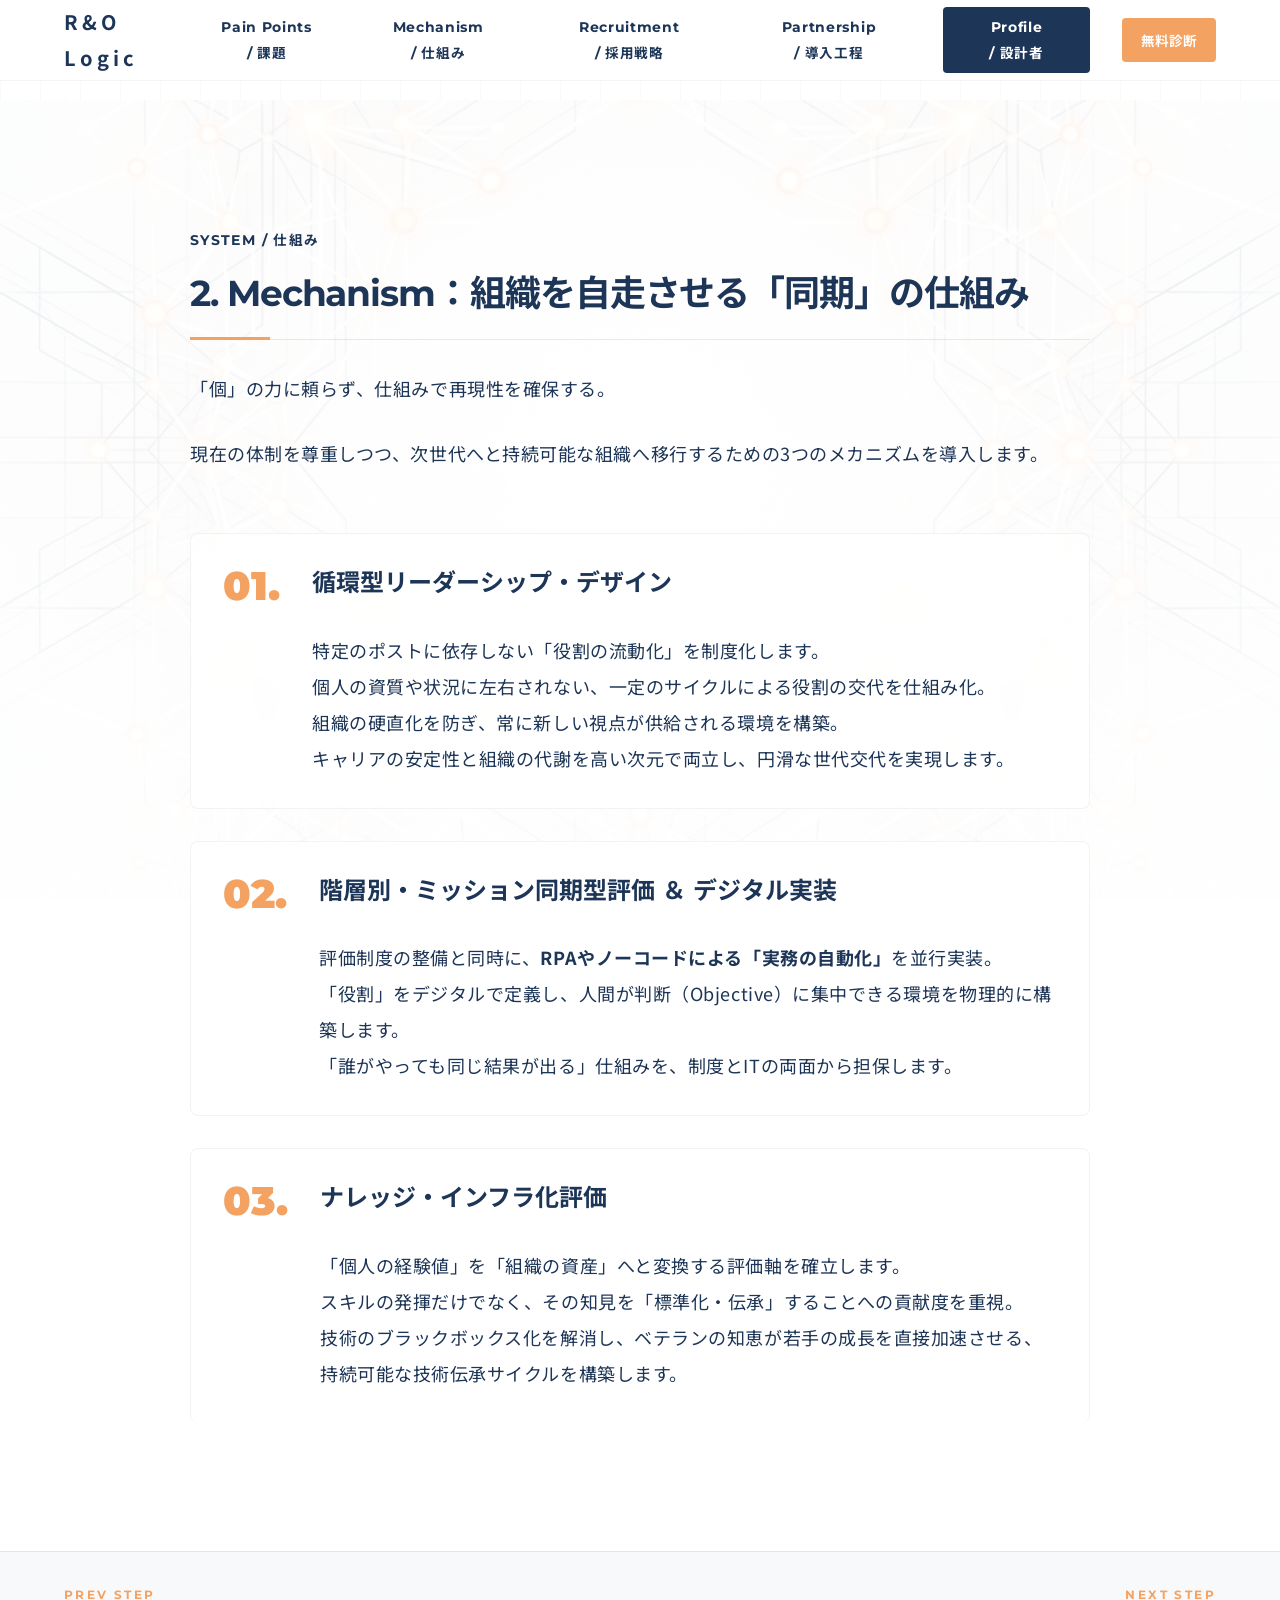
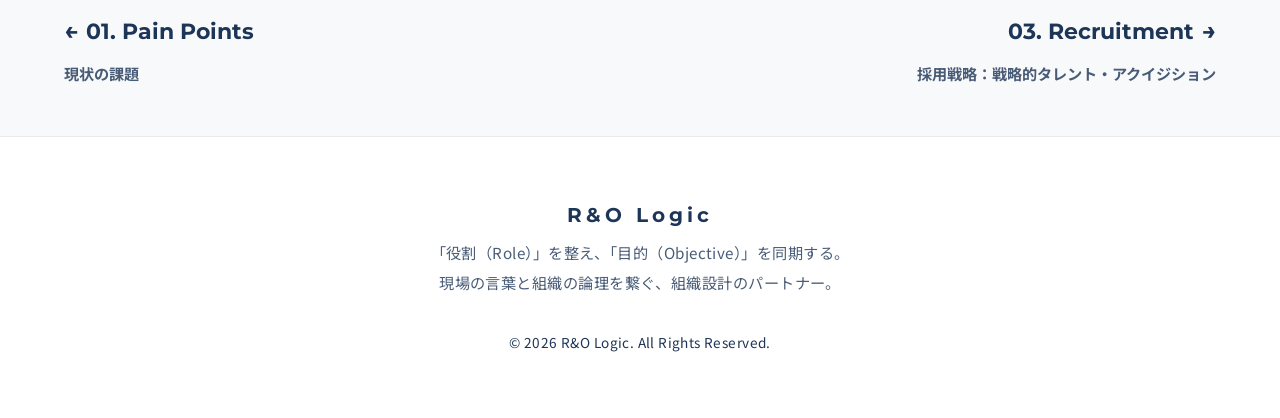
==== mechanism.html @ 4cabf60c "Add files via upload" ====
<!DOCTYPE html>
<html lang="ja">

<head>
    <meta charset="UTF-8">
    <meta name="viewport" content="width=device-width, initial-scale=1.0">
    <title>R&amp;O Logic | 現場を止めない組織同期化</title>
    <meta name="description"
        content="設計開発エンジニアリングと人事・DX基盤構築の経験から生み出された、組織の「役割（Role）」と「目的（Objective）」を同期させる実務伴走型コンサルティング。">
    <!-- OGP and Twitter Cards -->
    <meta property="og:title" content="R&amp;O Logic | 現場を止めない組織同期化">
    <meta property="og:description" content="「個人の頑張り」を客観的な「役割」へと最適化。属人性を排した自走する現場を共に構築します。">
    <meta property="og:type" content="website">
    <meta property="og:url" content="https://r-and-o-logic.com">
    <meta property="og:image" content="img/og-image.png">
    <meta name="twitter:card" content="summary_large_image">
    <!-- Favicon -->
    <link rel="icon" type="image/svg+xml" href="img/favicon.svg">
    <!-- Fonts -->
    <link rel="preconnect" href="https://fonts.googleapis.com">
    <link rel="preconnect" href="https://fonts.gstatic.com" crossorigin>
    <link href="https://fonts.googleapis.com/css2?family=Montserrat:wght@400;700;900&family=Noto+Sans+JP:wght@400;500;700;900&display=swap" rel="stylesheet">
    <link rel="stylesheet" href="css/style.css">
</head>

<body>
    <!-- Preloader -->
    <div id="preloader" class="preloader">
        <div class="preloader-content">
            <span class="preloader-logo">R&amp;O Logic</span>
            <div class="preloader-line"></div>
        </div>
    </div>
    <header class="header">
        <div class="header-container">
            <a href="index.html" class="logo" style="text-decoration: none; color: inherit;">R&amp;O Logic</a>
            <div class="header-actions">
                <nav class="nav" id="nav" aria-label="詳細メニュー">
                    <ul class="nav-list">
                        <li><a href="pain-points.html" class="nav-link"><span class="nav-en">Pain Points</span><span class="nav-ja">/ 課題</span></a></li>
                        <li><a href="mechanism.html" class="nav-link"><span class="nav-en">Mechanism</span><span class="nav-ja">/ 仕組み</span></a></li>
                        <li><a href="recruitment.html" class="nav-link"><span class="nav-en">Recruitment</span><span class="nav-ja">/ 採用戦略</span></a></li>
                        <li><a href="partnership.html" class="nav-link"><span class="nav-en">Partnership</span><span class="nav-ja">/ 導入工程</span></a></li>
                        <li><a href="profile.html" class="nav-link"><span class="nav-en">Profile</span><span class="nav-ja">/ 設計者</span></a></li>
                    </ul>
                </nav>
                <div class="header-right">
                    <a href="index.html#contact" class="btn btn-sm header-btn" style="word-break: keep-all; overflow-wrap: normal;"><span style="display:inline-block;">無料</span><span style="display:inline-block;">診断</span></a>
                    <button class="hamburger" id="hamburger" aria-label="Menu">
                        <span></span><span></span><span></span>
                    </button>
                </div>
            </div>
        </div>
    </header>

    <main class="subpage-main">
            <!-- 3. Solution -->
        <section id="system" class="system section-spacing">
            <div class="container fade-up">
                <div class="section-title">
                    <span class="section-label">System / 仕組み</span>
                    <h2>2. Mechanism：組織を自走させる「同期」の仕組み</h2>
                    <p class="section-desc">
                        「個」の力に頼らず、仕組みで再現性を確保する。<br><br>現在の体制を尊重しつつ、次世代へと持続可能な組織へ移行するための3つのメカニズムを導入します。</p>
                </div>

                <ol class="system-steps">
                    <li class="system-item fade-up">
                        <div class="system-num">01.</div>
                        <div class="system-content">
                            <h3>循環型リーダーシップ・デザイン</h3>
                            <p>特定のポストに依存しない「役割の流動化」を制度化します。<br>
                                個人の資質や状況に左右されない、一定のサイクルによる役割の交代を仕組み化。<br>
                                組織の硬直化を防ぎ、常に新しい視点が供給される環境を構築。<br>
                                キャリアの安定性と組織の代謝を高い次元で両立し、円滑な世代交代を実現します。</p>
                        </div>
                    </li>

                    <li class="system-item fade-up delay-1">
                        <div class="system-num">02.</div>
                        <div class="system-content">
                            <h3>階層別・ミッション同期型評価 ＆ デジタル実装</h3>
                            <p>評価制度の整備と同時に、<strong>RPAやノーコードによる「実務の自動化」</strong>を並行実装。<br>
                                「役割」をデジタルで定義し、人間が判断（Objective）に集中できる環境を物理的に構築します。<br>
                                「誰がやっても同じ結果が出る」仕組みを、制度とITの両面から担保します。</p>
                        </div>
                    </li>

                    <li class="system-item fade-up delay-2">
                        <div class="system-num">03.</div>
                        <div class="system-content">
                            <h3>ナレッジ・インフラ化評価</h3>
                            <p>「個人の経験値」を「組織の資産」へと変換する評価軸を確立します。<br>
                                スキルの発揮だけでなく、その知見を「標準化・伝承」することへの貢献度を重視。<br>
                                技術のブラックボックス化を解消し、ベテランの知恵が若手の成長を直接加速させる、持続可能な技術伝承サイクルを構築します。</p>
                        </div>
                    </li>
                </ol>
            </div>
        </section>

    
                <!-- Next/Prev Page Navigation -->
        <div class="next-page-nav fade-up">
            <a href="pain-points.html" class="prev-page-link">
                <span class="next-page-label">Prev Step</span>
                <span class="next-page-title"><span style="font-size: 1.5rem;">&larr;</span> 01. Pain Points</span>
                <span style="font-size: 0.95rem; margin-top: 0.5rem; opacity: 0.8; color: var(--clr-text); font-weight: 700;">現状の課題</span>
            </a>
            <a href="recruitment.html" class="next-page-link">
                <span class="next-page-label">Next Step</span>
                <span class="next-page-title">03. Recruitment <span style="font-size: 1.5rem;">&rarr;</span></span>
                <span style="font-size: 0.95rem; margin-top: 0.5rem; opacity: 0.8; color: var(--clr-text); font-weight: 700;">採用戦略：戦略的タレント・アクイジション</span>
            </a>
        </div>
    </main>

    <footer class="footer">
        <div class="container text-center">
            <div style="margin-bottom: 2rem;">
                <h4 style="font-size: 1.25rem; margin-bottom: 0.5rem; letter-spacing: 0.2em; font-weight: 700;">R&amp;O
                    Logic</h4>
                <p style="font-size: 0.95rem; opacity: 0.8; line-height: 2;">
                    「役割（Role）」を整え、「目的（Objective）」を同期する。<br>現場の言葉と組織の論理を繋ぐ、組織設計のパートナー。</p>
            </div>
            <p>&copy; 2026 R&amp;O Logic. All Rights Reserved.</p>
        </div>
    </footer>

    <!-- Mobile FAB (Floating Action Button) -->
    <a href="index.html#contact" class="mobile-fab" id="mobileFab">
        <span>無料診断<br>フォーム</span>
    </a>

    <script src="js/main.js"></script>
</body>

</html>
---- css/style.css ----
:root {
  /* Strictly defined colors */
  --clr-bg-white: #FFFFFF;
  --clr-bg-light: #F8F9FA;
  --clr-text: #1D3557;
  --clr-btn: #F4A261;
  --clr-btn-hover: #E76F51;

  /* Fonts */
  --font-main: 'Noto Sans JP', sans-serif;
  --font-en: 'Montserrat', sans-serif;
  
  /* Margins - "敢えて広めに取る" (intentionally take wide margins) */
  --spacing-section: 8rem;
  --spacing-mb-lg: 4rem;
  --spacing-mb-md: 2rem;
  --spacing-mb-sm: 1rem;
}

.mobile-break { display: none; }

/* Reset & Initial Setup */
* {
  margin: 0;
  padding: 0;
  box-sizing: border-box;
}

html {
  font-size: 16px;
  scroll-behavior: smooth;
  scroll-padding-top: 100px;
}

body {
  font-family: var(--font-main);
  background-color: var(--clr-bg-white);
  background-image: 
    linear-gradient(rgba(29, 53, 87, 0.025) 1px, transparent 1px),
    linear-gradient(90deg, rgba(29, 53, 87, 0.025) 1px, transparent 1px);
  background-size: 40px 40px;
  background-attachment: fixed;
  color: var(--clr-text);
  line-height: 1.8;
  -webkit-font-smoothing: antialiased;
}

a { text-decoration: none; color: inherit; }
ul, ol { list-style: none; }

/* Utilities */
.container {
  width: 90%;
  max-width: 900px; /* Kept tight to prevent text spreading too wide, improving readability */
  margin: 0 auto;
}

.section-spacing {
  padding: var(--spacing-section) 0;
}

/* Subpage base spacing */
.subpage-main {
  padding-top: 100px;
}

.bg-light { 
  background-color: var(--clr-bg-light); 
  background-image: 
    linear-gradient(rgba(29, 53, 87, 0.025) 1px, transparent 1px),
    linear-gradient(90deg, rgba(29, 53, 87, 0.025) 1px, transparent 1px);
  background-size: 40px 40px;
  background-attachment: fixed;
}
.text-center { text-align: center; }

/* Typography */
h1, h2, h3, h4 {
  font-family: var(--font-en), var(--font-main);
  color: var(--clr-text);
  font-weight: 700;
  line-height: 1.4;
}

p {
  color: var(--clr-text);
  font-weight: 400;
  letter-spacing: 0.03em;
}

.section-title {
  margin-bottom: var(--spacing-mb-lg);
}

.section-label {
  font-family: var(--font-en), var(--font-main);
  display: block;
  font-size: 0.85rem;
  font-weight: 700;
  letter-spacing: 0.1em;
  margin-bottom: var(--spacing-mb-sm);
  text-transform: uppercase;
  color: var(--clr-text);
}

.section-title h2 {
  font-size: 2.25rem;
  letter-spacing: -0.03em;
  margin-bottom: var(--spacing-mb-md);
  padding-bottom: 1.25rem;
  border-bottom: 1px solid rgba(29, 53, 87, 0.1);
  position: relative;
}

.section-title h2::after {
  content: "";
  position: absolute;
  left: 0;
  bottom: -1px;
  width: 80px;
  height: 3px;
  background-color: var(--clr-btn);
}

.section-desc {
  font-size: 1.125rem;
  line-height: 1.8;
}

/* Grid System */
.grid { display: grid; gap: var(--spacing-mb-lg); }
.grid-2 { grid-template-columns: repeat(auto-fit, minmax(300px, 1fr)); }
.grid-3 { grid-template-columns: repeat(auto-fit, minmax(250px, 1fr)); }

/* Buttons - Accent color only used here */
.btn {
  display: inline-flex;
  align-items: center;
  justify-content: center;
  padding: 1rem 2rem;
  background-color: var(--clr-btn);
  color: #fff;
  font-weight: 700;
  border-radius: 4px;
  transition: all 0.3s ease;
  cursor: pointer;
  border: none;
}

.btn:hover {
  background-color: var(--clr-btn-hover);
  transform: translateY(-2px);
  box-shadow: 0 4px 12px rgba(231, 111, 81, 0.3);
}

/* Primary CTA Button Polish */
.btn-cta {
  position: relative;
  overflow: hidden;
  z-index: 1;
}
.btn-cta::after {
  content: "";
  position: absolute;
  top: 0;
  left: -100%;
  width: 50%;
  height: 100%;
  background: linear-gradient(to right, rgba(255,255,255,0) 0%, rgba(255,255,255,0.3) 50%, rgba(255,255,255,0) 100%);
  transform: skewX(-25deg);
  transition: all 0.6s ease;
  z-index: -1;
}
.btn-cta:hover::after {
  left: 150%;
}
.btn-cta:hover {
  transform: translateY(-4px);
  box-shadow: 0 8px 25px rgba(231, 111, 81, 0.4);
}

.btn-sm { padding: 0.6rem 1.2rem; font-size: 0.85rem; }
.btn-lg { padding: 1.25rem 3rem; font-size: 1.25rem; }
.btn-block { width: 100%; max-width: 400px; margin: 0 auto; display: flex; }

/* Animation utilities */
.fade-up {
  opacity: 0;
  transform: translateY(30px);
  transition: opacity 0.8s ease, transform 0.8s ease;
}
.fade-up.visible { opacity: 1; transform: translateY(0); }
.delay-1 { transition-delay: 0.1s; }
.delay-2 { transition-delay: 0.2s; }
.delay-3 { transition-delay: 0.3s; }

/* Header */
.header {
  position: fixed;
  top: 0;
  left: 0;
  width: 100%;
  background-color: rgba(255, 255, 255, 0.85);
  backdrop-filter: blur(12px);
  -webkit-backdrop-filter: blur(12px);
  z-index: 1000;
  border-bottom: 1px solid rgba(29, 53, 87, 0.05);
}

.header-container {
  display: flex;
  justify-content: space-between;
  align-items: center;
  height: 80px;
  width: 90%;
  max-width: 1200px;
  margin: 0 auto;
}

.logo {
  font-weight: 700;
  font-size: 1.25rem;
  letter-spacing: 0.2em;
  color: var(--clr-text);
}

.header-actions {
  display: flex;
  align-items: center;
  gap: 2rem;
}

.header-right {
  display: flex;
  align-items: center;
  gap: 1.5rem;
}

.hamburger {
  display: none;
  flex-direction: column;
  justify-content: space-between;
  width: 24px;
  height: 18px;
  background: transparent;
  border: none;
  cursor: pointer;
  padding: 0;
  z-index: 1001;
}

.hamburger span {
  width: 100%;
  height: 2px;
  background: var(--clr-text);
  transition: all 0.3s ease;
  transform-origin: left center;
}

.nav-list {
  display: flex;
  gap: 2rem;
  align-items: center;
}
.nav-link {
  font-family: var(--font-en), var(--font-main);
  text-decoration: none;
  font-weight: 700;
  font-size: 0.85rem;
  letter-spacing: 0.05em;
  color: var(--clr-text);
  transition: opacity 0.3s ease;
  
  /* Flexbox responsive text wrapping */
  display: flex;
  flex-wrap: wrap;
  justify-content: center;
  align-items: center;
  column-gap: 0.4em;
  row-gap: 0.1em;
}

.nav-en, .nav-ja {
  white-space: nowrap;
}

.nav-link:hover { opacity: 0.7; }

/* Highlight Profile in Header (Button Style) */
.nav-link[href="profile.html"] {
  background-color: var(--clr-text);
  padding: 0.5rem 1.2rem;
  border-radius: 4px;
  color: var(--clr-bg-white) !important;
  opacity: 1;
  transition: all 0.3s ease;
}
.nav-link[href="profile.html"] .nav-en,
.nav-link[href="profile.html"] .nav-ja {
  color: var(--clr-bg-white) !important;
}
.nav-link[href="profile.html"]:hover {
  background-color: rgba(29, 53, 87, 0.85);
  transform: translateY(-2px);
  opacity: 1;
}

/* Infographic Box (System Section) */
.infographic-box {
  margin: 3rem 0 4rem;
  padding: 3rem 2rem;
  background: rgba(255, 255, 255, 0.7);
  backdrop-filter: blur(10px);
  -webkit-backdrop-filter: blur(10px);
  border: 1px solid rgba(29, 53, 87, 0.1);
  border-radius: 8px;
  box-shadow: 0 10px 30px rgba(0,0,0,0.03);
  text-align: center;
}

/* Service Card Links (Index) */
.service-card {
  transition: transform 0.3s ease, box-shadow 0.3s ease, border-color 0.3s ease;
}
.service-card:hover {
  transform: translateY(-8px);
  box-shadow: 0 15px 35px rgba(29, 53, 87, 0.1);
  border-color: rgba(29, 53, 87, 0.2);
}
.infographic-box h3 {
  margin-bottom: 2.5rem;
  font-size: 1.25rem;
  letter-spacing: 0.1em;
  color: var(--clr-text);
}
.infographic-flex {
  display: flex;
  justify-content: center;
  align-items: center;
  gap: 3rem;
}
.info-state svg {
  width: 140px;
  height: 140px;
  margin-bottom: 0.75rem;
}
.info-arrow {
  color: var(--clr-btn);
  font-size: 2.5rem;
  font-weight: 900;
}

/* XY Graph Animation for Pain Points */
.pain-points-anim {
  width: 100%;
  margin-top: 2rem;
  background: rgba(255, 255, 255, 0.85);
  border: 1px solid rgba(29, 53, 87, 0.1);
  border-radius: 8px;
  backdrop-filter: blur(10px);
  -webkit-backdrop-filter: blur(10px);
  padding: 1rem 0.5rem;
}

@media (min-width: 769px) {
  .pain-points-anim {
    padding: 1.5rem;
  }
}

@media (max-width: 768px) {
  .hidden-mobile { display: none !important; }
}
@media (min-width: 769px) {
  .hidden-desktop { display: none !important; }
}

/* Default states before animation */
.anim-graph-line { stroke-dashoffset: 1000; }
.anim-diverge-area { opacity: 0; }
.anim-label-legacy, .anim-label-modern, .anim-gap-indicators { opacity: 0; }
.pulse-point { transform-origin: 250px 220px; transform: scale(0); opacity: 0; }
.pulse-point-mobile { transform-origin: 150px 330px; transform: scale(0); opacity: 0; }

/* When dynamically in viewport */
.pain-points-anim.is-animating .anim-graph-line {
  animation: drawGraphLine 2.5s cubic-bezier(0.3, 0, 0.2, 1) forwards;
}
.pain-points-anim.is-animating .anim-diverge-area {
  animation: fadeAlphaHalf 2s cubic-bezier(0.3, 0, 0.2, 1) forwards 1s;
}
.pain-points-anim.is-animating .anim-label-legacy, 
.pain-points-anim.is-animating .anim-label-modern, 
.pain-points-anim.is-animating .anim-gap-indicators {
  animation: fadeAlphaFull 1.5s cubic-bezier(0.3, 0, 0.2, 1) forwards 1.2s;
}
.pain-points-anim.is-animating .pulse-point,
.pain-points-anim.is-animating .pulse-point-mobile {
  animation: pulseScale 1.5s cubic-bezier(0.3, 0, 0.2, 1) forwards 0.8s;
}

@keyframes drawGraphLine {
  0% { stroke-dashoffset: 1000; }
  100% { stroke-dashoffset: 0; }
}

@keyframes fadeAlphaHalf {
  0% { opacity: 0; }
  100% { opacity: 1; }
}

@keyframes fadeAlphaFull {
  0% { opacity: 0; transform: translateY(10px); }
  100% { opacity: 1; transform: translateY(0); }
}

@keyframes pulseScale {
  0% { transform: scale(0); opacity: 0; }
  45% { transform: scale(3); opacity: 0.5; }
  100% { transform: scale(1); opacity: 1; }
}

/* Preloader */
.preloader {
  position: fixed;
  top: 0;
  left: 0;
  width: 100%;
  height: 100vh;
  background-color: var(--clr-bg-white);
  z-index: 9999;
  display: flex;
  justify-content: center;
  align-items: center;
  transition: opacity 0.6s ease, visibility 0.6s ease;
}
.preloader.hidden {
  opacity: 0;
  visibility: hidden;
}
.preloader-content {
  text-align: center;
}
.preloader-logo {
  font-weight: 900;
  font-size: 2rem;
  letter-spacing: 0.2em;
  color: var(--clr-text);
  display: block;
  margin-bottom: 1rem;
}
.preloader-line {
  width: 0;
  height: 2px;
  background-color: var(--clr-btn);
  margin: 0 auto;
  animation: loadLine 1s ease-in-out forwards;
}

@keyframes loadLine {
  0% { width: 0; }
  100% { width: 100px; }
}

/* Mobile FAB */
.mobile-fab {
  position: fixed;
  bottom: 24px;
  right: 24px;
  width: 70px;
  height: 70px;
  background-color: var(--clr-btn);
  color: var(--clr-bg-white);
  border-radius: 50%;
  display: none; /* hidden on desktop */
  justify-content: center;
  align-items: center;
  text-align: center;
  font-size: 0.75rem;
  font-weight: 700;
  line-height: 1.3;
  box-shadow: 0 4px 15px rgba(244, 162, 97, 0.4);
  z-index: 999;
  transition: transform 0.3s ease, opacity 0.3s ease, visibility 0.3s ease;
  opacity: 0;
  visibility: hidden;
}
.mobile-fab.visible {
  opacity: 1;
  visibility: visible;
}
.mobile-fab:active {
  transform: scale(0.95);
  background-color: var(--clr-btn-hover);
}

/* Hero Section */
.hero {
  padding-top: 200px;
  padding-bottom: 15vw; /* Extra padding for the diagonal cut */
  position: relative;
  overflow: hidden;
  background-color: var(--clr-text);
  color: var(--clr-bg-white);
  clip-path: polygon(0 0, 100% 0, 100% calc(100% - 6vw), 0 100%);
  margin-bottom: -5vw; /* Pull next section up to cover the negative space */
}

#hero-canvas {
  position: absolute;
  top: 0;
  left: 0;
  width: 100%;
  height: 100%;
  z-index: 0;
  pointer-events: none;
}

.hero-container {
  position: relative;
  z-index: 1;
}

.hero-title {
  font-size: 4rem;
  line-height: 1.2;
  margin-bottom: var(--spacing-mb-md);
  letter-spacing: -0.04em;
  color: var(--clr-bg-white);
}

.hero-sub {
  font-size: 1.25rem;
  font-weight: 700;
  margin-bottom: var(--spacing-mb-lg);
  border-left: 4px solid var(--clr-btn);
  padding-left: 1rem;
  color: var(--clr-bg-white);
}

.hero-lead p {
  font-size: 1.125rem;
  opacity: 0.9;
  color: var(--clr-bg-white);
  line-height: 2;
  margin-bottom: var(--spacing-mb-sm);
}

/* Background Image Assignments with Parallax & Bleed Gradients */
.pain-points {
  background-image: 
    linear-gradient(rgba(248, 249, 250, 0.88), rgba(248, 249, 250, 0.96)),
    url('../img/bg-pain.png');
  background-size: cover;
  background-position: center;
  background-attachment: fixed;
}

.system {
  background-image: 
    linear-gradient(rgba(255, 255, 255, 0.88), rgba(255, 255, 255, 0.96)),
    url('../img/bg-mechanism.png');
  background-size: cover;
  background-position: center;
  background-attachment: fixed;
}

.recruit {
  background-image: 
    linear-gradient(rgba(248, 249, 250, 0.88), rgba(248, 249, 250, 0.96)),
    url('../img/bg-recruit.png');
  background-size: cover;
  background-position: center;
  background-attachment: fixed;
}

.process {
  background-image: 
    linear-gradient(rgba(255, 255, 255, 0.88), rgba(255, 255, 255, 0.96)),
    url('../img/bg-partnership.png');
  background-size: cover;
  background-position: center;
  background-attachment: fixed;
}

.message {
  background-image: 
    linear-gradient(rgba(29, 53, 87, 0.88), rgba(29, 53, 87, 0.96)),
    url('../img/bg-message-mechanical.png');
  background-size: cover;
  background-position: center;
  background-attachment: fixed;
  color: var(--clr-bg-white) !important;
}

.message p, .message h3, .message .message-title {
  color: var(--clr-bg-white) !important;
}

/* Cards */
.card {
  background: rgba(255, 255, 255, 0.7);
  backdrop-filter: blur(10px);
  -webkit-backdrop-filter: blur(10px);
  padding: 2.5rem 2rem;
  border-radius: 8px;
  border: 1px solid rgba(29, 53, 87, 0.06);
  position: relative;
  overflow: hidden;
  transition: transform 0.4s ease, box-shadow 0.4s ease;
}

.card::before {
  content: "";
  position: absolute;
  top: 0;
  left: 0;
  width: 100%;
  height: 4px;
  background-color: var(--clr-btn);
  transform: scaleX(0);
  transform-origin: left;
  transition: transform 0.4s ease;
}

.card:hover {
  transform: translateY(-8px);
  box-shadow: 0 20px 40px rgba(29, 53, 87, 0.06);
}

.card:hover::before {
  transform: scaleX(1);
}

.card h3 {
  font-size: 1.25rem;
  margin-bottom: var(--spacing-mb-sm);
}

.card p {
  font-size: 1rem;
}

/* System Details */
.system-steps {
  display: flex;
  flex-direction: column;
  gap: 2rem;
}

/* Process & system Steps */
.system-item {
  display: flex;
  gap: 2rem;
  background: rgba(255, 255, 255, 0.7);
  backdrop-filter: blur(10px);
  -webkit-backdrop-filter: blur(10px);
  padding: 2rem;
  border-radius: 8px;
  border: 1px solid rgba(29, 53, 87, 0.06);
  transition: transform 0.4s ease, box-shadow 0.4s ease;
}

.system-item:hover {
  transform: translateX(5px);
  box-shadow: 0 15px 30px rgba(29, 53, 87, 0.05);
}

.system-item:last-child {
  border-bottom: none;
}

.system-num {
  font-family: var(--font-en), var(--font-main);
  font-size: 2.5rem;
  font-weight: 900;
  color: var(--clr-btn);
  line-height: 1;
}

.system-content h3 {
  font-size: 1.5rem;
  margin-bottom: var(--spacing-mb-md);
}

.system-content p {
  font-size: 1.125rem;
  line-height: 2;
}

/* Process Timeline */
.timeline {
  display: flex;
  flex-direction: column;
  gap: var(--spacing-mb-md);
}

.timeline-item {
  display: flex;
  gap: var(--spacing-mb-md);
  background-color: var(--clr-bg-white);
  padding: var(--spacing-mb-md);
  box-shadow: 0 4px 20px rgba(0,0,0,0.02);
}

.timeline-badge {
  font-weight: 900;
  font-size: 0.85rem;
  width: 100px;
  flex-shrink: 0;
  text-transform: uppercase;
  color: var(--clr-bg-white);
  background-color: var(--clr-text);
  padding: 0.25rem 0.5rem;
  display: inline-block;
  align-self: flex-start;
  text-align: center;
}

.timeline-content h3 {
  font-size: 1.25rem;
  margin-bottom: 0.5rem;
}

/* Profile Box */
.profile-box {
  background-color: var(--clr-bg-white);
  padding: var(--spacing-mb-lg);
  border: 1px solid rgba(29, 53, 87, 0.1);
}

.profile-header {
  margin-bottom: var(--spacing-mb-md);
  border-bottom: 2px solid var(--clr-text);
  padding-bottom: var(--spacing-mb-sm);
}

.profile-name {
  font-size: 1.75rem;
}

.profile-en {
  font-size: 1rem;
  font-weight: 400;
  opacity: 0.6;
}

.profile-desc {
  margin-bottom: var(--spacing-mb-lg);
  font-size: 1.125rem;
}

.list-bullet {
  padding-left: 1.5rem;
}

.list-bullet li {
  position: relative;
  margin-bottom: 0.5rem;
}

.list-bullet li::before {
  content: "・";
  position: absolute;
  left: -1.5rem;
}

.belief {
  font-weight: 700;
  font-size: 1.25rem;
  line-height: 1.6;
}

/* Message Section */
.message-box {
  max-width: 800px;
  margin: 0 auto;
  padding: var(--spacing-mb-lg) 0;
  border-top: 1px dashed rgba(255, 255, 255, 0.4);
  border-bottom: 1px dashed rgba(255, 255, 255, 0.4);
}

.message-title {
  font-size: 1.5rem;
  margin-bottom: var(--spacing-mb-lg);
  text-align: center;
  line-height: 1.6;
}

.message-body p {
  font-size: 0.95rem;
  line-height: 2.2;
  margin-bottom: 1.5rem;
}

.message-strong {
  font-weight: 700;
  font-size: 1.1rem !important;
  color: var(--clr-text);
}

.message-highlight {
  font-weight: 700;
  font-size: 1.1rem !important;
  margin-top: 2.5rem;
  text-align: center;
}

.message-signature {
  margin-top: 3rem;
  text-align: right;
  padding-right: 2rem;
}

.signature-img {
  max-width: 200px;
  height: auto;
  opacity: 0.8;
  display: inline-block;
}

/* Footer */
.footer {
  padding: var(--spacing-mb-lg) 0;
  border-top: 1px solid rgba(29, 53, 87, 0.1);
}
.footer p { font-size: 0.85rem; }

/* Responsive */
@media (max-width: 900px) {
  :root {
    --spacing-section: 5rem;
  }
  
  .header-container { flex-direction: row; height: 70px; padding: 0; justify-content: space-between; }
  .header-right { gap: 1rem; }
  .hamburger { display: flex; }
  .header-btn { font-size: 0.75rem; padding: 0.5rem 0.8rem; }
  
  .nav {
    position: absolute;
    top: 70px;
    left: 0;
    width: 100%;
    background: rgba(255, 255, 255, 0.98);
    backdrop-filter: blur(10px);
    padding: 2rem 0;
    box-shadow: 0 4px 10px rgba(0,0,0,0.05);
    clip-path: polygon(0 0, 100% 0, 100% 0, 0 0);
    transition: clip-path 0.4s ease;
    pointer-events: none;
  }
  
  .nav.active {
    clip-path: polygon(0 0, 100% 0, 100% 100%, 0 100%);
    pointer-events: auto;
  }

  .nav-list {
    flex-direction: column;
    gap: 1.5rem;
  }

  .nav-link { font-size: 1rem; text-align: center; display: block; }

  .infographic-flex { flex-direction: column; gap: 1.5rem; }
  .info-arrow { transform: rotate(90deg); margin: 0; }
  .infographic-box { padding: 2.5rem 1rem; }
  .info-state svg { width: 110px; height: 110px; margin-bottom: 0.5rem; }

  .mobile-fab {
    display: flex;
  }

  /* Hamburger toggles */
  .hamburger.active span:nth-child(1) { transform: rotate(45deg) translate(-2px, -2px); }
  .hamburger.active span:nth-child(2) { opacity: 0; }
  .hamburger.active span:nth-child(3) { transform: rotate(-45deg) translate(-2px, 2px); }
  
  .system-item { flex-direction: column; gap: 1rem; }
  .timeline-item { flex-direction: column; gap: 1rem; }
  .hero-title { font-size: 2.5rem; }
}

/* Next Page Navigation */
.next-page-nav {
  display: flex;
  justify-content: space-between;
  align-items: stretch;
  padding: 2rem 5% 3rem;
  border-top: 1px solid rgba(29, 53, 87, 0.1);
  background-color: var(--clr-bg-light);
  gap: 1.5rem;
}
.next-page-link, .prev-page-link {
  display: inline-flex;
  flex-direction: column;
  text-decoration: none;
  font-family: var(--font-en), var(--font-main);
  transition: transform 0.4s cubic-bezier(0.175, 0.885, 0.32, 1.275), opacity 0.3s ease;
  width: 48%;
}
.next-page-link {
  align-items: flex-end;
  text-align: right;
}
.prev-page-link {
  align-items: flex-start;
  text-align: left;
}
.next-page-link:hover {
  transform: translateX(6px);
  opacity: 0.85;
}
.prev-page-link:hover {
  transform: translateX(-6px);
  opacity: 0.85;
}
.next-page-label {
  font-size: 0.75rem;
  font-weight: 700;
  letter-spacing: 0.2em;
  color: var(--clr-btn);
  margin-bottom: 0.25rem;
  text-transform: uppercase;
}
.next-page-title {
  font-size: 1.35rem;
  font-weight: 700;
  color: var(--clr-text);
  display: flex;
  align-items: center;
  gap: 0.5rem;
}

@media (max-width: 768px) {
  .next-page-link > span:last-child,
  .prev-page-link > span:last-child {
    display: none !important;
  }
  .next-page-title {
    font-size: 1.05rem;
  }
  .next-page-label {
    font-size: 0.65rem;
  }
  .mobile-break {
    display: block;
  }
}

@media (max-width: 600px) {
  .next-page-nav {
    flex-direction: column;
    gap: 2rem;
  }
  .next-page-link, .prev-page-link {
    width: 100%;
  }
  .section-title h2 {
    font-size: 1.5rem;
    line-height: 1.4;
  }
  .hero-title {
    font-size: 2rem !important;
  }
  .profile-box {
    padding: 2rem 1.5rem;
  }
  .timeline-item {
    padding: 1.5rem;
  }
  .contact-details {
    padding: 1.5rem !important;
  }
}

/* Mobile Accordion Logic (Contact Section) */
.mobile-accordion-btn {
    width: 100%;
    padding: 1rem;
    background: rgba(29, 53, 87, 0.05);
    border: none;
    font-size: 1.1rem;
    font-weight: 700;
    color: var(--clr-text);
    display: flex;
    justify-content: space-between;
    align-items: center;
    border-radius: 4px;
    cursor: pointer;
    font-family: inherit;
    margin-bottom: 0;
}
.mobile-accordion-wrapper.is-open .mobile-accordion-btn .icon {
    transform: rotate(45deg);
}
.mobile-accordion-btn .icon {
    transition: transform 0.3s ease;
    font-size: 1.25rem;
}

@media (max-width: 768px) {
    .mobile-accordion-body {
        display: none;
    }
    .mobile-accordion-wrapper.is-open .mobile-accordion-body {
        display: block;
        padding-top: 1.5rem;
        animation: fadeAlphaHalf 0.3s ease;
    }
    .contact-details {
        padding: 1.5rem !important;
    }
}
@media (min-width: 769px) {
    .mobile-accordion-body {
        display: block !important;
    }
    .mobile-accordion-btn {
        display: none;
    }
}
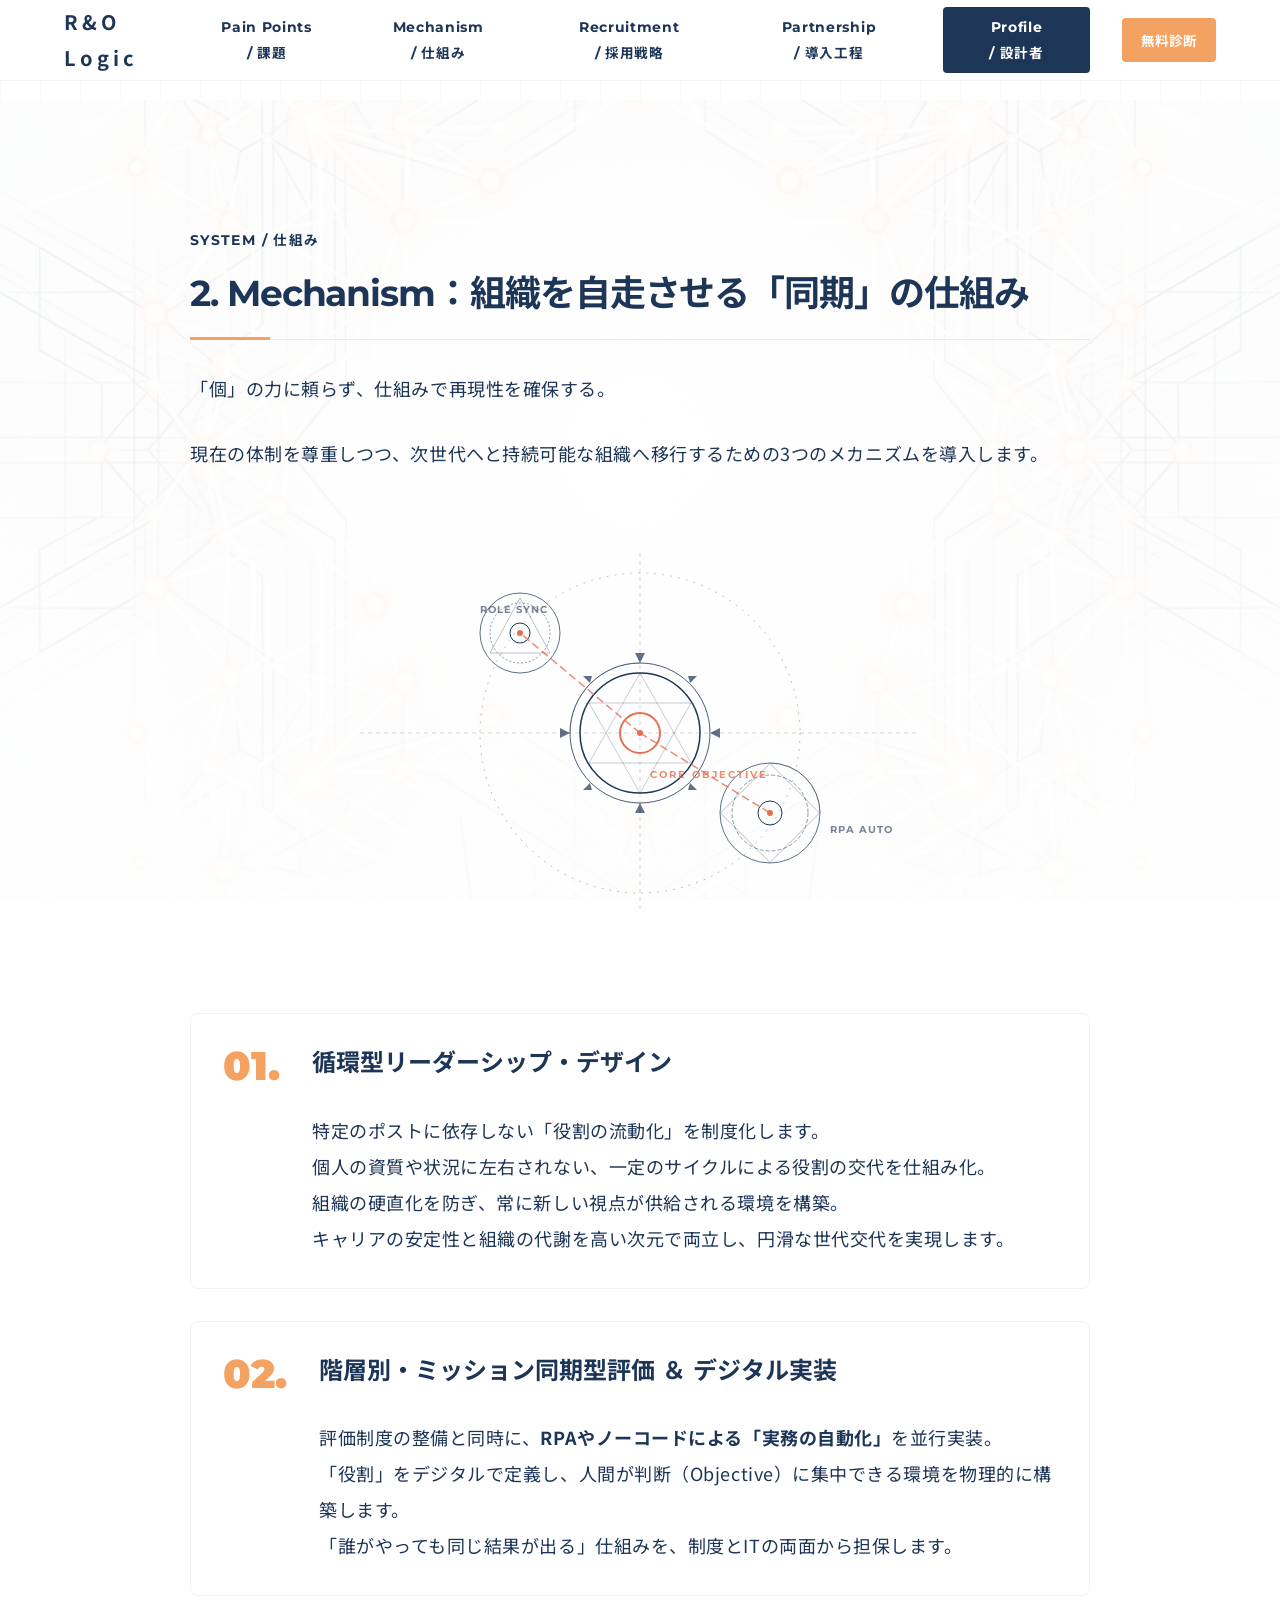
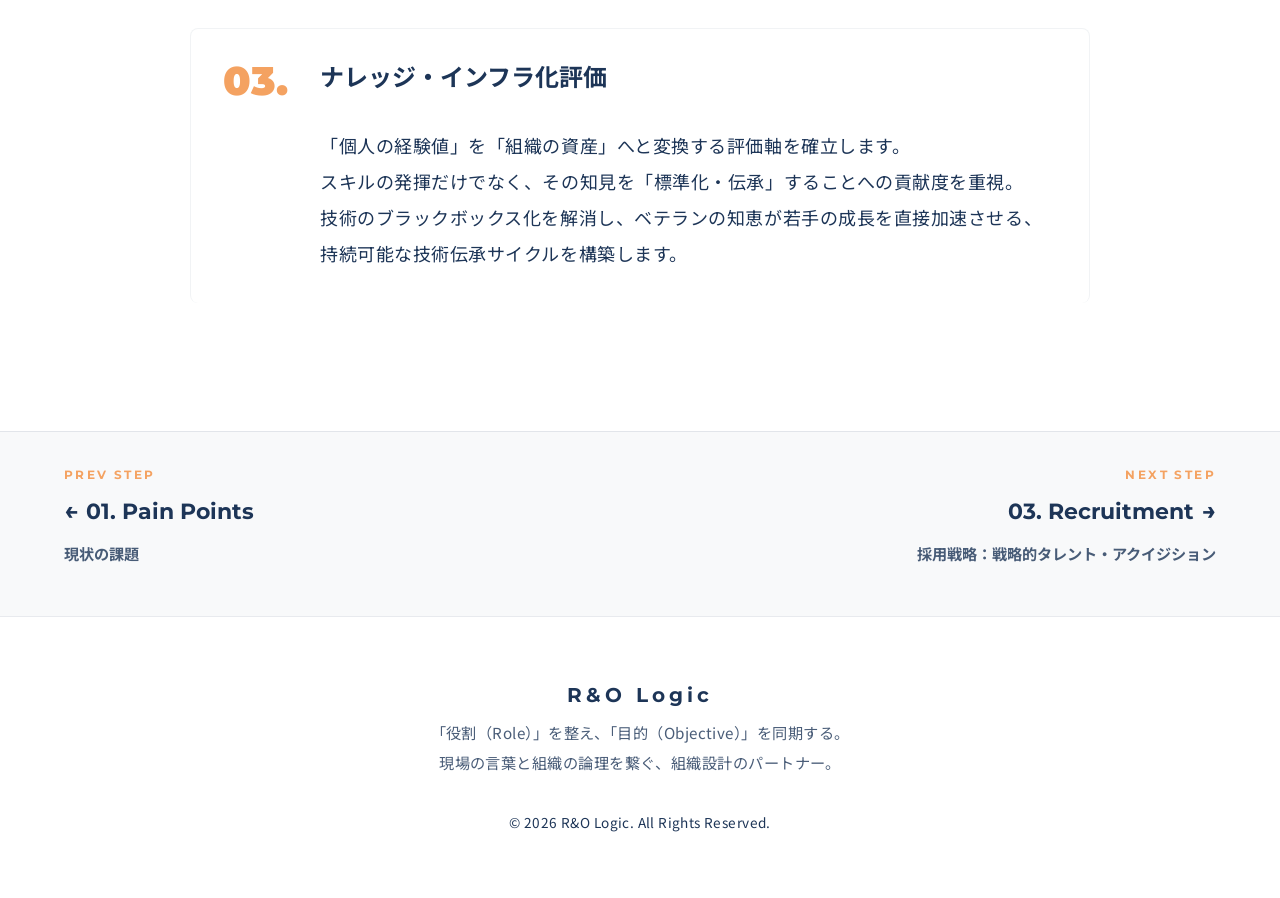
==== commit a2a1cb13: "Add files via upload" ====
--- a/mechanism.html
+++ b/mechanism.html
@@ -63,6 +63,108 @@
                     <h2>2. Mechanism：組織を自走させる「同期」の仕組み</h2>
                     <p class="section-desc">
                         「個」の力に頼らず、仕組みで再現性を確保する。<br><br>現在の体制を尊重しつつ、次世代へと持続可能な組織へ移行するための3つのメカニズムを導入します。</p>
+                        
+                    <div class="mechanism-anim fade-up delay-1">
+                        <!-- Desktop: Da Vinci Blueprint Mechanism SVG -->
+                        <svg viewBox="0 0 600 400" width="100%" height="auto" preserveAspectRatio="xMidYMid meet" class="hidden-mobile">
+                            <!-- Background Axis -->
+                            <line x1="300" y1="20" x2="300" y2="380" stroke="#1D3557" stroke-width="0.5" stroke-dasharray="4 4" opacity="0.4"/>
+                            <line x1="20" y1="200" x2="580" y2="200" stroke="#1D3557" stroke-width="0.5" stroke-dasharray="4 4" opacity="0.4"/>
+                            
+                            <!-- Large Outer Orbit -->
+                            <circle cx="300" cy="200" r="160" fill="none" stroke="#1D3557" stroke-width="0.5" stroke-dasharray="2 6" opacity="0.6"/>
+                            
+                            <!-- Master Gear (Center) -->
+                            <g style="transform-origin: 300px 200px;" class="anim-spin-slow">
+                                <circle cx="300" cy="200" r="70" fill="none" stroke="#1D3557" stroke-width="1" opacity="0.8"/>
+                                <circle cx="300" cy="200" r="60" fill="none" stroke="#1D3557" stroke-width="1.5"/>
+                                <!-- Gear Teeth -->
+                                <path d="M 300 130 L 305 120 L 295 120 Z M 300 270 L 305 280 L 295 280 Z M 370 200 L 380 205 L 380 195 Z M 230 200 L 220 205 L 220 195 Z M 350 150 L 357 143 L 348 143 Z M 250 250 L 243 257 L 252 257 Z M 250 150 L 243 143 L 252 143 Z M 350 250 L 357 257 L 348 257 Z" fill="#1D3557" opacity="0.7"/>
+                                <!-- Inner Geometric Construction -->
+                                <polygon points="300,140 351,230 249,230" fill="none" stroke="#1D3557" stroke-width="0.5" opacity="0.5"/>
+                                <polygon points="300,260 249,170 351,170" fill="none" stroke="#1D3557" stroke-width="0.5" opacity="0.5"/>
+                                <circle cx="300" cy="200" r="20" fill="none" stroke="#E76F51" stroke-width="2"/>
+                            </g>
+                            
+                            <!-- Sub Gear 1 (Top Left) -->
+                            <g style="transform-origin: 180px 100px;" class="anim-spin-reverse">
+                                <circle cx="180" cy="100" r="40" fill="none" stroke="#1D3557" stroke-width="1" opacity="0.7"/>
+                                <circle cx="180" cy="100" r="30" fill="none" stroke="#1D3557" stroke-width="0.5" stroke-dasharray="2 2"/>
+                                <!-- Compass Triangle -->
+                                <polygon points="180,65 210,120 150,120" fill="none" stroke="#1D3557" stroke-width="0.5" opacity="0.6"/>
+                                <circle cx="180" cy="100" r="10" fill="none" stroke="#1D3557" stroke-width="1"/>
+                            </g>
+                            
+                            <!-- Sub Gear 2 (Bottom Right) -->
+                            <g style="transform-origin: 430px 280px;" class="anim-spin-fast">
+                                <circle cx="430" cy="280" r="50" fill="none" stroke="#1D3557" stroke-width="1" opacity="0.7"/>
+                                <circle cx="430" cy="280" r="38" fill="none" stroke="#1D3557" stroke-width="0.5" stroke-dasharray="4 2"/>
+                                <!-- Compass Square -->
+                                <rect x="395" y="245" width="70" height="70" fill="none" stroke="#1D3557" stroke-width="0.5" opacity="0.6" transform="rotate(45 430 280)"/>
+                                <circle cx="430" cy="280" r="12" fill="none" stroke="#1D3557" stroke-width="1"/>
+                            </g>
+
+                            <!-- Sync Power Lines (Connectors) -->
+                            <line x1="300" y1="200" x2="180" y2="100" stroke="#E76F51" stroke-width="1.5" stroke-dasharray="8 4" class="anim-blueprint-flow" opacity="0.8"/>
+                            <line x1="300" y1="200" x2="430" y2="280" stroke="#E76F51" stroke-width="1.5" stroke-dasharray="8 4" class="anim-blueprint-flow" opacity="0.8"/>
+                            
+                            <!-- Measurement Arcs & Labels -->
+                            <path d="M 230 200 A 70 70 0 0 1 300 130" fill="none" stroke="#1D3557" stroke-width="0.5" opacity="0.4"/>
+                            <path d="M 430 230 A 50 50 0 0 1 480 280" fill="none" stroke="#1D3557" stroke-width="0.5" opacity="0.4"/>
+                            <text x="140" y="80" fill="#1D3557" font-size="10" font-family="var(--font-en)" opacity="0.6" letter-spacing="1px" font-weight="700">ROLE SYNC</text>
+                            <text x="490" y="300" fill="#1D3557" font-size="10" font-family="var(--font-en)" opacity="0.6" letter-spacing="1px" font-weight="700">RPA AUTO</text>
+                            <text x="310" y="245" fill="#E76F51" font-size="10" font-family="var(--font-en)" opacity="0.8" letter-spacing="2px" font-weight="700">CORE OBJECTIVE</text>
+
+                            <!-- Pulsing Nodes (Sync connection points) -->
+                            <circle cx="180" cy="100" r="3" fill="#E76F51" class="anim-blueprint-pulse"/>
+                            <circle cx="300" cy="200" r="3" fill="#E76F51" class="anim-blueprint-pulse"/>
+                            <circle cx="430" cy="280" r="3" fill="#E76F51" class="anim-blueprint-pulse"/>
+                        </svg>
+
+                        <!-- Mobile: Zoomed & Thicker Mechanism -->
+                        <svg viewBox="100 0 400 400" width="100%" height="auto" preserveAspectRatio="xMidYMid meet" class="hidden-desktop">
+                            <line x1="300" y1="20" x2="300" y2="380" stroke="#1D3557" stroke-width="1" stroke-dasharray="4 4" opacity="0.4"/>
+                            <line x1="20" y1="200" x2="580" y2="200" stroke="#1D3557" stroke-width="1" stroke-dasharray="4 4" opacity="0.4"/>
+                            
+                            <circle cx="300" cy="200" r="160" fill="none" stroke="#1D3557" stroke-width="1" stroke-dasharray="2 6" opacity="0.6"/>
+                            
+                            <g style="transform-origin: 300px 200px;" class="anim-spin-slow">
+                                <circle cx="300" cy="200" r="70" fill="none" stroke="#1D3557" stroke-width="1.5" opacity="0.8"/>
+                                <circle cx="300" cy="200" r="60" fill="none" stroke="#1D3557" stroke-width="2"/>
+                                <path d="M 300 130 L 305 120 L 295 120 Z M 300 270 L 305 280 L 295 280 Z M 370 200 L 380 205 L 380 195 Z M 230 200 L 220 205 L 220 195 Z M 350 150 L 357 143 L 348 143 Z M 250 250 L 243 257 L 252 257 Z M 250 150 L 243 143 L 252 143 Z M 350 250 L 357 257 L 348 257 Z" fill="#1D3557" opacity="0.7"/>
+                                <polygon points="300,140 351,230 249,230" fill="none" stroke="#1D3557" stroke-width="1" opacity="0.5"/>
+                                <polygon points="300,260 249,170 351,170" fill="none" stroke="#1D3557" stroke-width="1" opacity="0.5"/>
+                                <circle cx="300" cy="200" r="20" fill="none" stroke="#E76F51" stroke-width="3"/>
+                            </g>
+                            
+                            <g style="transform-origin: 180px 100px;" class="anim-spin-reverse">
+                                <circle cx="180" cy="100" r="40" fill="none" stroke="#1D3557" stroke-width="1.5" opacity="0.7"/>
+                                <circle cx="180" cy="100" r="30" fill="none" stroke="#1D3557" stroke-width="1" stroke-dasharray="2 2"/>
+                                <polygon points="180,65 210,120 150,120" fill="none" stroke="#1D3557" stroke-width="1" opacity="0.6"/>
+                                <circle cx="180" cy="100" r="10" fill="none" stroke="#1D3557" stroke-width="1.5"/>
+                            </g>
+                            
+                            <g style="transform-origin: 430px 280px;" class="anim-spin-fast">
+                                <circle cx="430" cy="280" r="50" fill="none" stroke="#1D3557" stroke-width="1.5" opacity="0.7"/>
+                                <circle cx="430" cy="280" r="38" fill="none" stroke="#1D3557" stroke-width="1" stroke-dasharray="4 2"/>
+                                <rect x="395" y="245" width="70" height="70" fill="none" stroke="#1D3557" stroke-width="1" opacity="0.6" transform="rotate(45 430 280)"/>
+                                <circle cx="430" cy="280" r="12" fill="none" stroke="#1D3557" stroke-width="1.5"/>
+                            </g>
+
+                            <line x1="300" y1="200" x2="180" y2="100" stroke="#E76F51" stroke-width="2.5" stroke-dasharray="8 4" class="anim-blueprint-flow" opacity="0.8"/>
+                            <line x1="300" y1="200" x2="430" y2="280" stroke="#E76F51" stroke-width="2.5" stroke-dasharray="8 4" class="anim-blueprint-flow" opacity="0.8"/>
+                            
+                            <path d="M 230 200 A 70 70 0 0 1 300 130" fill="none" stroke="#1D3557" stroke-width="1" opacity="0.4"/>
+                            <path d="M 430 230 A 50 50 0 0 1 480 280" fill="none" stroke="#1D3557" stroke-width="1" opacity="0.4"/>
+                            <text x="140" y="80" fill="#1D3557" font-size="12" font-family="var(--font-en)" opacity="0.8" letter-spacing="1px" font-weight="900">ROLE SYNC</text>
+                            <text x="490" y="300" fill="#1D3557" font-size="12" font-family="var(--font-en)" opacity="0.8" letter-spacing="1px" font-weight="900" transform="translate(-15, 0)">RPA AUTO</text>
+                            <text x="310" y="245" fill="#E76F51" font-size="12" font-family="var(--font-en)" opacity="0.9" letter-spacing="2px" font-weight="900">CORE OBJECTIVE</text>
+
+                            <circle cx="180" cy="100" r="5" fill="#E76F51" class="anim-blueprint-pulse"/>
+                            <circle cx="300" cy="200" r="5" fill="#E76F51" class="anim-blueprint-pulse"/>
+                            <circle cx="430" cy="280" r="5" fill="#E76F51" class="anim-blueprint-pulse"/>
+                        </svg>
+                    </div>
                 </div>
 
                 <ol class="system-steps">
--- a/css/style.css
+++ b/css/style.css
@@ -1021,3 +1021,54 @@
         display: none;
     }
 }
+
+/* --- Da Vinci Blueprint Mechanism Animation --- */
+@keyframes spinSlow {
+    0% { transform: rotate(0deg); }
+    100% { transform: rotate(360deg); }
+}
+@keyframes spinSlowReverse {
+    0% { transform: rotate(0deg); }
+    100% { transform: rotate(-360deg); }
+}
+@keyframes blueprintFlow {
+    0% { stroke-dashoffset: 100; }
+    100% { stroke-dashoffset: 0; }
+}
+@keyframes blueprintPulse {
+    0%, 100% {
+        r: 3;
+        opacity: 0.4;
+    }
+    50% {
+        r: 5;
+        opacity: 1;
+        fill: #E76F51;
+    }
+}
+.anim-spin-slow {
+    animation: spinSlow 35s linear infinite;
+}
+.anim-spin-reverse {
+    animation: spinSlowReverse 45s linear infinite;
+}
+.anim-spin-fast {
+    animation: spinSlow 20s linear infinite;
+}
+.anim-blueprint-flow {
+    animation: blueprintFlow 5s linear infinite;
+}
+.anim-blueprint-pulse {
+    animation: blueprintPulse 3s ease-in-out infinite;
+}
+.mechanism-anim {
+    margin: 3rem 0;
+    display: flex;
+    justify-content: center;
+    border-radius: 8px;
+    background: transparent;
+    padding: 1rem;
+}
+.mechanism-anim svg {
+    max-width: 600px;
+}
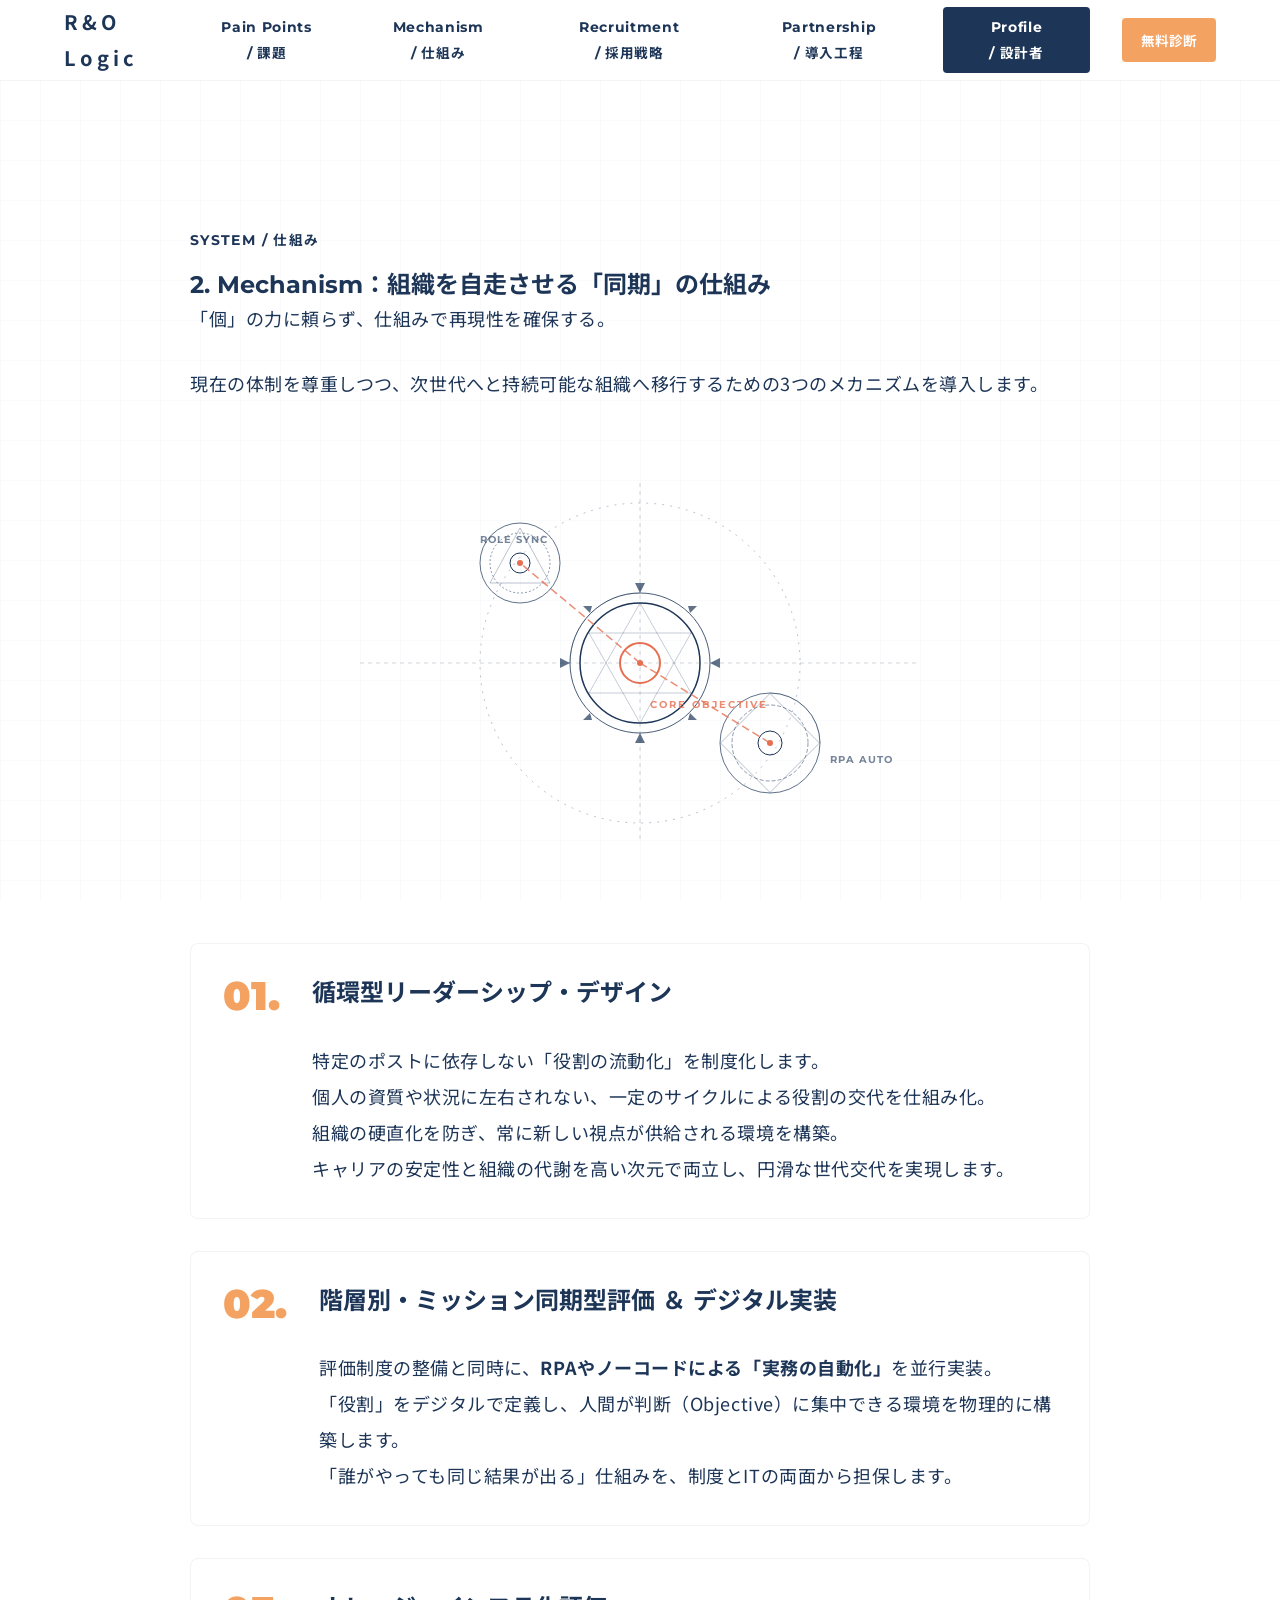
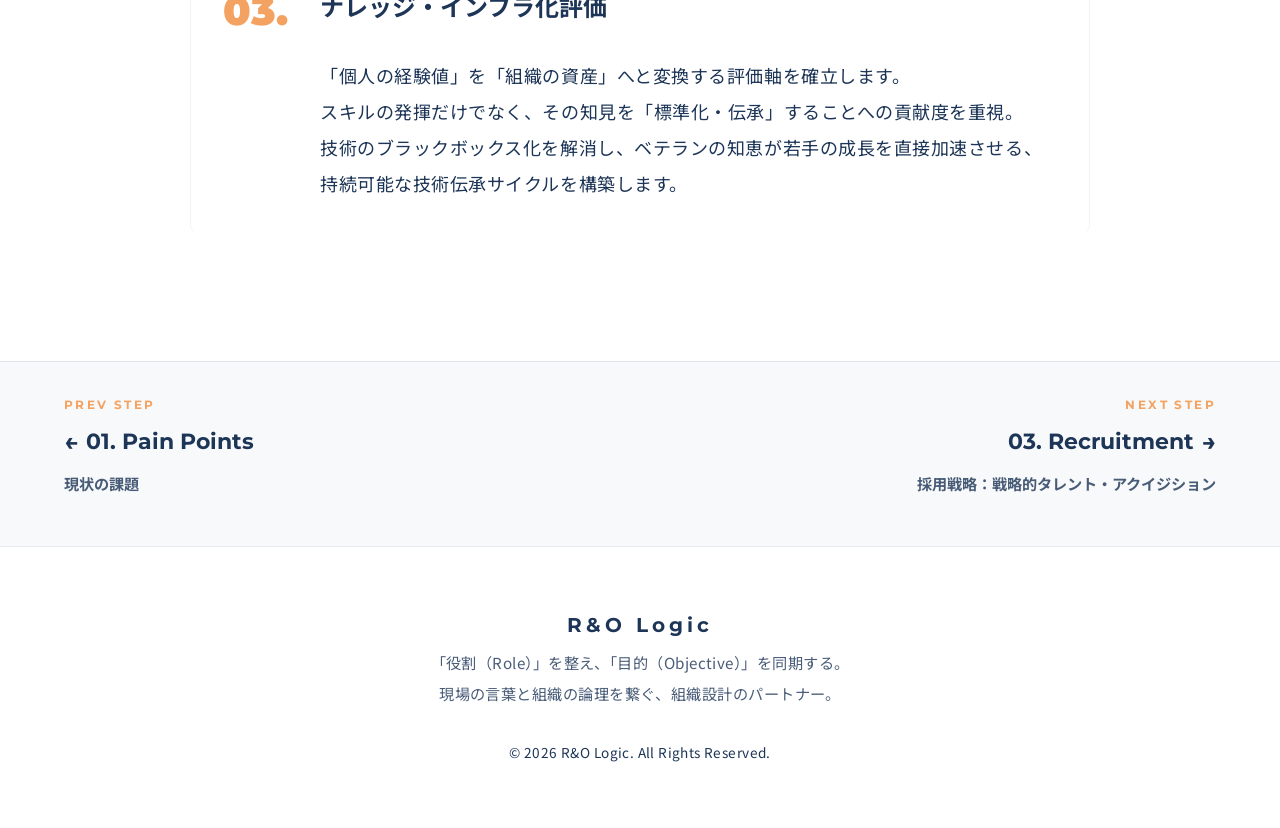
==== commit 1e69f370: "Auto-Deploy: 2026-04-08 23:14:53" ====
--- a/mechanism.html
+++ b/mechanism.html
@@ -4,15 +4,15 @@
 <head>
     <meta charset="UTF-8">
     <meta name="viewport" content="width=device-width, initial-scale=1.0">
-    <title>R&amp;O Logic | 現場を止めない組織同期化</title>
+    <title>2. Mechanism（組織を自走させる同期の仕組み） | R&amp;O Logic</title>
     <meta name="description"
-        content="設計開発エンジニアリングと人事・DX基盤構築の経験から生み出された、組織の「役割（Role）」と「目的（Objective）」を同期させる実務伴走型コンサルティング。">
+        content="「個」の力に頼らず、仕組みで再現性を確保。役割の同期化とRPAを活用し、次世代へと持続可能な組織へと移行します。">
     <!-- OGP and Twitter Cards -->
-    <meta property="og:title" content="R&amp;O Logic | 現場を止めない組織同期化">
-    <meta property="og:description" content="「個人の頑張り」を客観的な「役割」へと最適化。属人性を排した自走する現場を共に構築します。">
-    <meta property="og:type" content="website">
-    <meta property="og:url" content="https://r-and-o-logic.com">
-    <meta property="og:image" content="img/og-image.png">
+    <meta property="og:title" content="2. Mechanism（組織を自走させる同期の仕組み） | R&amp;O Logic">
+    <meta property="og:description" content="「個」の力に頼らず、仕組みで再現性を確保。役割の同期化とRPAを活用し、次世代へと持続可能な組織へと移行します。">
+    <meta property="og:type" content="article">
+    <meta property="og:url" content="https://ein0327.github.io/RO-Logic/mechanism.html">
+    <meta property="og:image" content="https://ein0327.github.io/RO-Logic/img/og-image.png">
     <meta name="twitter:card" content="summary_large_image">
     <!-- Favicon -->
     <link rel="icon" type="image/svg+xml" href="img/favicon.svg">
@@ -60,7 +60,7 @@
             <div class="container fade-up">
                 <div class="section-title">
                     <span class="section-label">System / 仕組み</span>
-                    <h2>2. Mechanism：組織を自走させる「同期」の仕組み</h2>
+                    <h1>2. Mechanism：組織を自走させる「同期」の仕組み</h1>
                     <p class="section-desc">
                         「個」の力に頼らず、仕組みで再現性を確保する。<br><br>現在の体制を尊重しつつ、次世代へと持続可能な組織へ移行するための3つのメカニズムを導入します。</p>
                         
--- a/css/style.css
+++ b/css/style.css
@@ -546,42 +546,7 @@
   margin-bottom: var(--spacing-mb-sm);
 }
 
-/* Background Image Assignments with Parallax & Bleed Gradients */
-.pain-points {
-  background-image: 
-    linear-gradient(rgba(248, 249, 250, 0.88), rgba(248, 249, 250, 0.96)),
-    url('../img/bg-pain.png');
-  background-size: cover;
-  background-position: center;
-  background-attachment: fixed;
-}
-
-.system {
-  background-image: 
-    linear-gradient(rgba(255, 255, 255, 0.88), rgba(255, 255, 255, 0.96)),
-    url('../img/bg-mechanism.png');
-  background-size: cover;
-  background-position: center;
-  background-attachment: fixed;
-}
-
-.recruit {
-  background-image: 
-    linear-gradient(rgba(248, 249, 250, 0.88), rgba(248, 249, 250, 0.96)),
-    url('../img/bg-recruit.png');
-  background-size: cover;
-  background-position: center;
-  background-attachment: fixed;
-}
-
-.process {
-  background-image: 
-    linear-gradient(rgba(255, 255, 255, 0.88), rgba(255, 255, 255, 0.96)),
-    url('../img/bg-partnership.png');
-  background-size: cover;
-  background-position: center;
-  background-attachment: fixed;
-}
+/* Removed image backgrounds to showcase SVG animations cleanly */
 
 .message {
   background-image: 
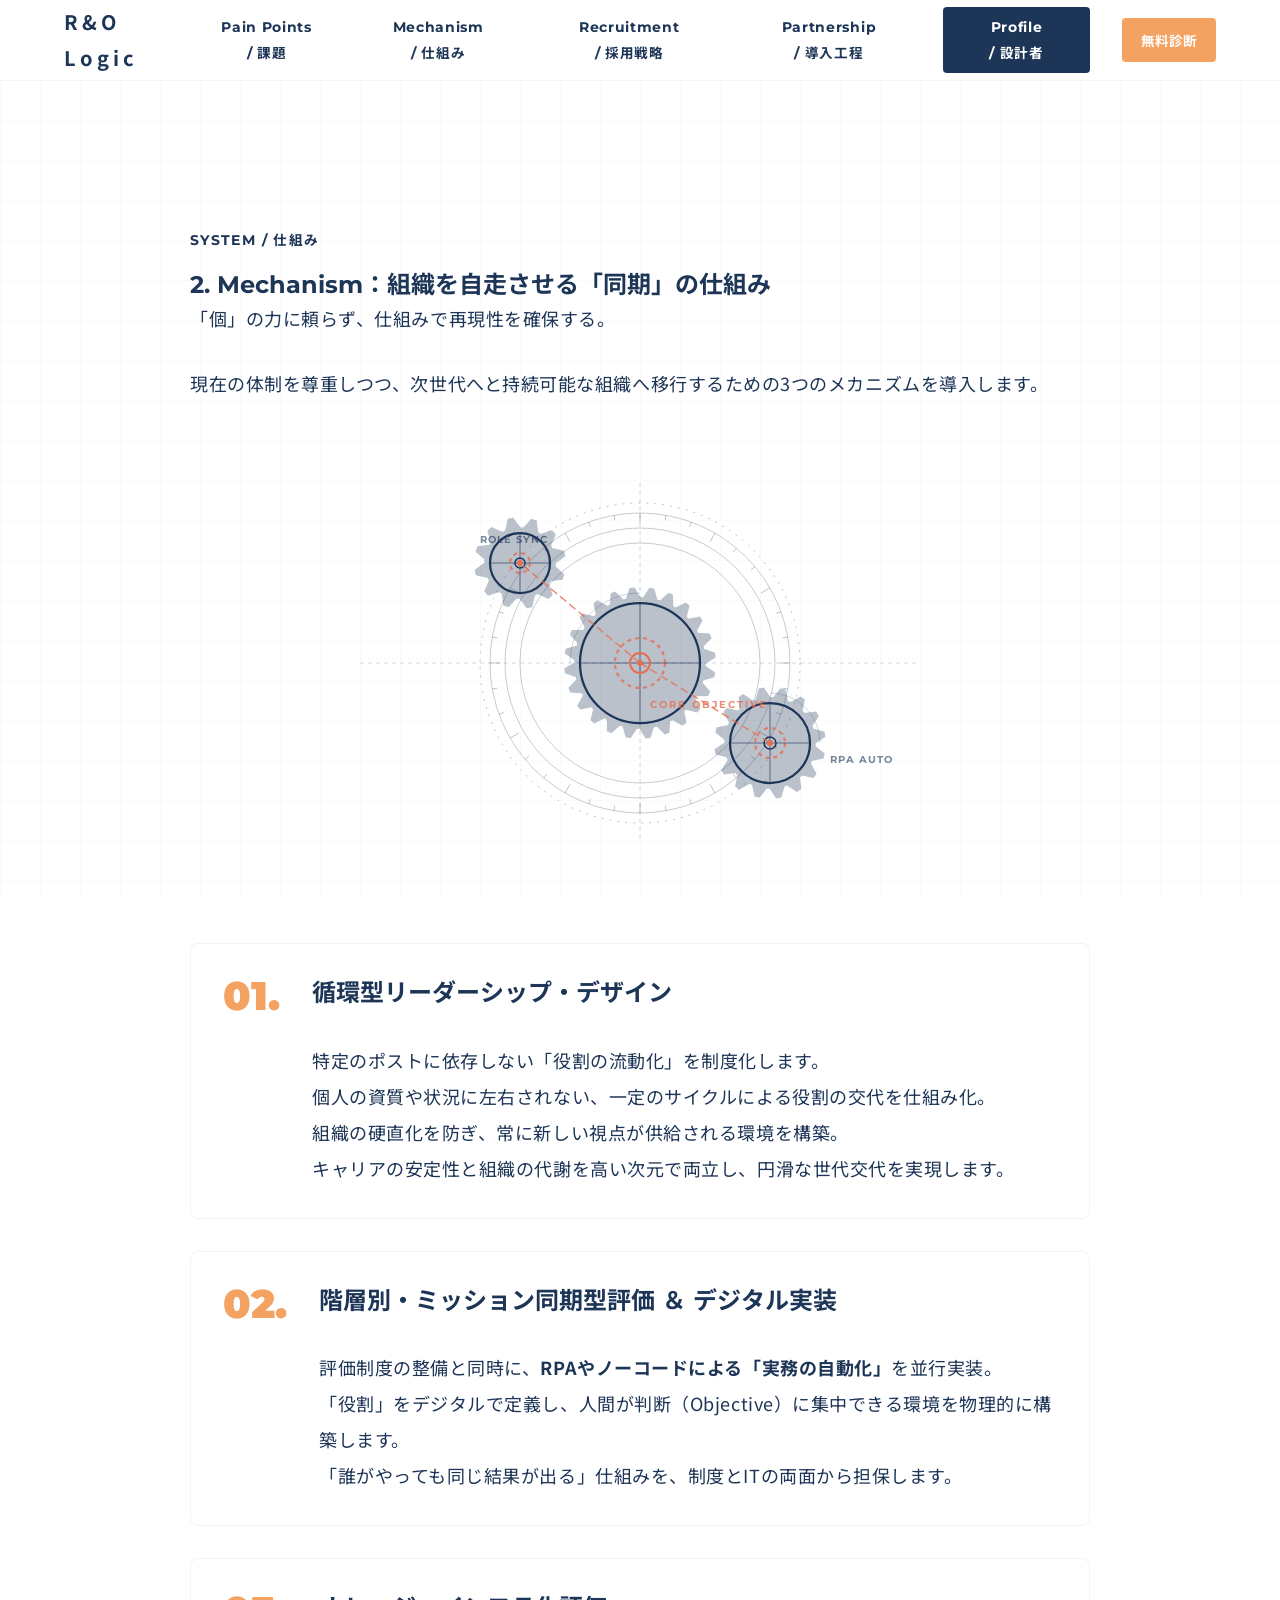
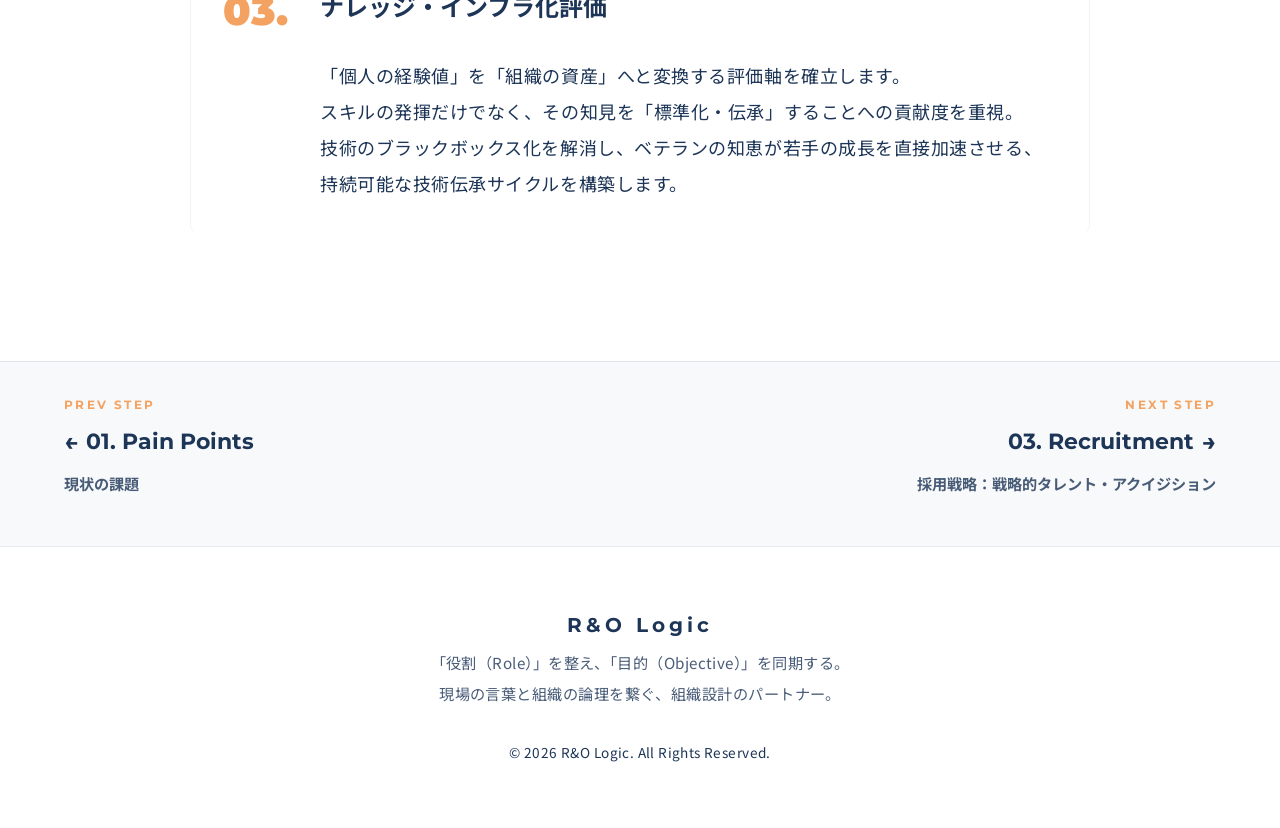
==== commit e21046b6: "Auto-Deploy: 2026-04-09 00:04:01" ====
--- a/mechanism.html
+++ b/mechanism.html
@@ -76,32 +76,74 @@
                             
                             <!-- Master Gear (Center) -->
                             <g style="transform-origin: 300px 200px;" class="anim-spin-slow">
-                                <circle cx="300" cy="200" r="70" fill="none" stroke="#1D3557" stroke-width="1" opacity="0.8"/>
-                                <circle cx="300" cy="200" r="60" fill="none" stroke="#1D3557" stroke-width="1.5"/>
-                                <!-- Gear Teeth -->
-                                <path d="M 300 130 L 305 120 L 295 120 Z M 300 270 L 305 280 L 295 280 Z M 370 200 L 380 205 L 380 195 Z M 230 200 L 220 205 L 220 195 Z M 350 150 L 357 143 L 348 143 Z M 250 250 L 243 257 L 252 257 Z M 250 150 L 243 143 L 252 143 Z M 350 250 L 357 257 L 348 257 Z" fill="#1D3557" opacity="0.7"/>
-                                <!-- Inner Geometric Construction -->
-                                <polygon points="300,140 351,230 249,230" fill="none" stroke="#1D3557" stroke-width="0.5" opacity="0.5"/>
-                                <polygon points="300,260 249,170 351,170" fill="none" stroke="#1D3557" stroke-width="0.5" opacity="0.5"/>
-                                <circle cx="300" cy="200" r="20" fill="none" stroke="#E76F51" stroke-width="2"/>
+                                                                <!-- Astrolabe Base -->
+                                <circle cx="300" cy="200" r="150" fill="none" stroke="#1D3557" stroke-width="0.5" opacity="0.5"/>
+                                <circle cx="300" cy="200" r="135" fill="none" stroke="#1D3557" stroke-width="0.5" opacity="0.5"/>
+                                <circle cx="300" cy="200" r="120" fill="none" stroke="#1D3557" stroke-width="0.5" opacity="0.5"/>
+                                <line x1="450.0" y1="200.0" x2="440.0" y2="200.0" stroke="#1D3557" stroke-width="0.5" opacity="0.6"/>
+                                <line x1="447.7" y1="226.0" x2="442.8" y2="225.2" stroke="#1D3557" stroke-width="0.5" opacity="0.6"/>
+                                <line x1="441.0" y1="251.3" x2="436.3" y2="249.6" stroke="#1D3557" stroke-width="0.5" opacity="0.6"/>
+                                <line x1="429.9" y1="275.0" x2="421.2" y2="270.0" stroke="#1D3557" stroke-width="0.5" opacity="0.6"/>
+                                <line x1="414.9" y1="296.4" x2="411.1" y2="293.2" stroke="#1D3557" stroke-width="0.5" opacity="0.6"/>
+                                <line x1="396.4" y1="314.9" x2="393.2" y2="311.1" stroke="#1D3557" stroke-width="0.5" opacity="0.6"/>
+                                <line x1="375.0" y1="329.9" x2="370.0" y2="321.2" stroke="#1D3557" stroke-width="0.5" opacity="0.6"/>
+                                <line x1="351.3" y1="341.0" x2="349.6" y2="336.3" stroke="#1D3557" stroke-width="0.5" opacity="0.6"/>
+                                <line x1="326.0" y1="347.7" x2="325.2" y2="342.8" stroke="#1D3557" stroke-width="0.5" opacity="0.6"/>
+                                <line x1="300.0" y1="350.0" x2="300.0" y2="340.0" stroke="#1D3557" stroke-width="0.5" opacity="0.6"/>
+                                <line x1="274.0" y1="347.7" x2="274.8" y2="342.8" stroke="#1D3557" stroke-width="0.5" opacity="0.6"/>
+                                <line x1="248.7" y1="341.0" x2="250.4" y2="336.3" stroke="#1D3557" stroke-width="0.5" opacity="0.6"/>
+                                <line x1="225.0" y1="329.9" x2="230.0" y2="321.2" stroke="#1D3557" stroke-width="0.5" opacity="0.6"/>
+                                <line x1="203.6" y1="314.9" x2="206.8" y2="311.1" stroke="#1D3557" stroke-width="0.5" opacity="0.6"/>
+                                <line x1="185.1" y1="296.4" x2="188.9" y2="293.2" stroke="#1D3557" stroke-width="0.5" opacity="0.6"/>
+                                <line x1="170.1" y1="275.0" x2="178.8" y2="270.0" stroke="#1D3557" stroke-width="0.5" opacity="0.6"/>
+                                <line x1="159.0" y1="251.3" x2="163.7" y2="249.6" stroke="#1D3557" stroke-width="0.5" opacity="0.6"/>
+                                <line x1="152.3" y1="226.0" x2="157.2" y2="225.2" stroke="#1D3557" stroke-width="0.5" opacity="0.6"/>
+                                <line x1="150.0" y1="200.0" x2="160.0" y2="200.0" stroke="#1D3557" stroke-width="0.5" opacity="0.6"/>
+                                <line x1="152.3" y1="174.0" x2="157.2" y2="174.8" stroke="#1D3557" stroke-width="0.5" opacity="0.6"/>
+                                <line x1="159.0" y1="148.7" x2="163.7" y2="150.4" stroke="#1D3557" stroke-width="0.5" opacity="0.6"/>
+                                <line x1="170.1" y1="125.0" x2="178.8" y2="130.0" stroke="#1D3557" stroke-width="0.5" opacity="0.6"/>
+                                <line x1="185.1" y1="103.6" x2="188.9" y2="106.8" stroke="#1D3557" stroke-width="0.5" opacity="0.6"/>
+                                <line x1="203.6" y1="85.1" x2="206.8" y2="88.9" stroke="#1D3557" stroke-width="0.5" opacity="0.6"/>
+                                <line x1="225.0" y1="70.1" x2="230.0" y2="78.8" stroke="#1D3557" stroke-width="0.5" opacity="0.6"/>
+                                <line x1="248.7" y1="59.0" x2="250.4" y2="63.7" stroke="#1D3557" stroke-width="0.5" opacity="0.6"/>
+                                <line x1="274.0" y1="52.3" x2="274.8" y2="57.2" stroke="#1D3557" stroke-width="0.5" opacity="0.6"/>
+                                <line x1="300.0" y1="50.0" x2="300.0" y2="60.0" stroke="#1D3557" stroke-width="0.5" opacity="0.6"/>
+                                <line x1="326.0" y1="52.3" x2="325.2" y2="57.2" stroke="#1D3557" stroke-width="0.5" opacity="0.6"/>
+                                <line x1="351.3" y1="59.0" x2="349.6" y2="63.7" stroke="#1D3557" stroke-width="0.5" opacity="0.6"/>
+                                <line x1="375.0" y1="70.1" x2="370.0" y2="78.8" stroke="#1D3557" stroke-width="0.5" opacity="0.6"/>
+                                <line x1="396.4" y1="85.1" x2="393.2" y2="88.9" stroke="#1D3557" stroke-width="0.5" opacity="0.6"/>
+                                <line x1="414.9" y1="103.6" x2="411.1" y2="106.8" stroke="#1D3557" stroke-width="0.5" opacity="0.6"/>
+                                <line x1="429.9" y1="125.0" x2="421.2" y2="130.0" stroke="#1D3557" stroke-width="0.5" opacity="0.6"/>
+                                <line x1="441.0" y1="148.7" x2="436.3" y2="150.4" stroke="#1D3557" stroke-width="0.5" opacity="0.6"/>
+                                <line x1="447.7" y1="174.0" x2="442.8" y2="174.8" stroke="#1D3557" stroke-width="0.5" opacity="0.6"/>
+
+                                <path d="M 365.0 200.0 L 364.9 203.4 L 374.4 209.8 L 373.7 213.7 L 362.8 216.8 L 361.8 220.1 L 369.3 228.7 L 367.7 232.3 L 356.3 232.5 L 354.5 235.4 L 359.5 245.7 L 357.0 248.7 L 346.0 246.0 L 343.5 248.3 L 345.7 259.5 L 342.5 261.8 L 332.5 256.3 L 329.5 257.9 L 328.7 269.3 L 325.0 270.7 L 316.8 262.8 L 313.5 263.6 L 309.8 274.4 L 305.9 274.8 L 300.0 265.0 L 296.6 264.9 L 290.2 274.4 L 286.3 273.7 L 283.2 262.8 L 279.9 261.8 L 271.3 269.3 L 267.7 267.7 L 267.5 256.3 L 264.6 254.5 L 254.3 259.5 L 251.3 257.0 L 254.0 246.0 L 251.7 243.5 L 240.5 245.7 L 238.2 242.5 L 243.7 232.5 L 242.1 229.5 L 230.7 228.7 L 229.3 225.0 L 237.2 216.8 L 236.4 213.5 L 225.6 209.8 L 225.2 205.9 L 235.0 200.0 L 235.1 196.6 L 225.6 190.2 L 226.3 186.3 L 237.2 183.2 L 238.2 179.9 L 230.7 171.3 L 232.3 167.7 L 243.7 167.5 L 245.5 164.6 L 240.5 154.3 L 243.0 151.3 L 254.0 154.0 L 256.5 151.7 L 254.3 140.5 L 257.5 138.2 L 267.5 143.7 L 270.5 142.1 L 271.3 130.7 L 275.0 129.3 L 283.2 137.2 L 286.5 136.4 L 290.2 125.6 L 294.1 125.2 L 300.0 135.0 L 303.4 135.1 L 309.8 125.6 L 313.7 126.3 L 316.8 137.2 L 320.1 138.2 L 328.7 130.7 L 332.3 132.3 L 332.5 143.7 L 335.4 145.5 L 345.7 140.5 L 348.7 143.0 L 346.0 154.0 L 348.3 156.5 L 359.5 154.3 L 361.8 157.5 L 356.3 167.5 L 357.9 170.5 L 369.3 171.3 L 370.7 175.0 L 362.8 183.2 L 363.6 186.5 L 374.4 190.2 L 374.8 194.1 Z" fill="#1D3557" opacity="0.3" stroke="#1D3557" stroke-width="1.5"/>
+                                <circle cx="300" cy="200" r="60" fill="none" stroke="#1D3557" stroke-width="2.25"/>
+                                <circle cx="300" cy="200" r="25" fill="none" stroke="#E76F51" stroke-width="2.25" stroke-dasharray="4 4" opacity="0.8"/>
+                                <line x1="240" y1="200" x2="360" y2="200" stroke="#1D3557" stroke-width="1.5" opacity="0.4"/>
+                                <line x1="300" y1="140" x2="300" y2="260" stroke="#1D3557" stroke-width="1.5" opacity="0.4"/>
+
+                                <circle cx="300" cy="200" r="10" fill="none" stroke="#E76F51" stroke-width="2"/>
                             </g>
                             
                             <!-- Sub Gear 1 (Top Left) -->
                             <g style="transform-origin: 180px 100px;" class="anim-spin-reverse">
-                                <circle cx="180" cy="100" r="40" fill="none" stroke="#1D3557" stroke-width="1" opacity="0.7"/>
-                                <circle cx="180" cy="100" r="30" fill="none" stroke="#1D3557" stroke-width="0.5" stroke-dasharray="2 2"/>
-                                <!-- Compass Triangle -->
-                                <polygon points="180,65 210,120 150,120" fill="none" stroke="#1D3557" stroke-width="0.5" opacity="0.6"/>
-                                <circle cx="180" cy="100" r="10" fill="none" stroke="#1D3557" stroke-width="1"/>
+                                <path d="M 215.0 100.0 L 214.8 103.7 L 223.5 111.6 L 222.0 116.1 L 210.3 117.5 L 208.3 120.6 L 211.8 131.8 L 208.3 135.0 L 197.5 130.3 L 194.2 132.0 L 191.6 143.5 L 187.0 144.4 L 180.0 135.0 L 176.3 134.8 L 168.4 143.5 L 163.9 142.0 L 162.5 130.3 L 159.4 128.3 L 148.2 131.8 L 145.0 128.3 L 149.7 117.5 L 148.0 114.2 L 136.5 111.6 L 135.6 107.0 L 145.0 100.0 L 145.2 96.3 L 136.5 88.4 L 138.0 83.9 L 149.7 82.5 L 151.7 79.4 L 148.2 68.2 L 151.7 65.0 L 162.5 69.7 L 165.8 68.0 L 168.4 56.5 L 173.0 55.6 L 180.0 65.0 L 183.7 65.2 L 191.6 56.5 L 196.1 58.0 L 197.5 69.7 L 200.6 71.7 L 211.8 68.2 L 215.0 71.7 L 210.3 82.5 L 212.0 85.8 L 223.5 88.4 L 224.4 93.0 Z" fill="#1D3557" opacity="0.3" stroke="#1D3557" stroke-width="1.5"/>
+                                <circle cx="180" cy="100" r="30" fill="none" stroke="#1D3557" stroke-width="2.25"/>
+                                <circle cx="180" cy="100" r="10" fill="none" stroke="#E76F51" stroke-width="2.25" stroke-dasharray="4 4" opacity="0.8"/>
+                                <line x1="150" y1="100" x2="210" y2="100" stroke="#1D3557" stroke-width="1.5" opacity="0.4"/>
+                                <line x1="180" y1="70" x2="180" y2="130" stroke="#1D3557" stroke-width="1.5" opacity="0.4"/>
+                                <circle cx="180" cy="100" r="5" fill="none" stroke="#1D3557" stroke-width="1.5"/>
                             </g>
                             
                             <!-- Sub Gear 2 (Bottom Right) -->
                             <g style="transform-origin: 430px 280px;" class="anim-spin-fast">
-                                <circle cx="430" cy="280" r="50" fill="none" stroke="#1D3557" stroke-width="1" opacity="0.7"/>
-                                <circle cx="430" cy="280" r="38" fill="none" stroke="#1D3557" stroke-width="0.5" stroke-dasharray="4 2"/>
-                                <!-- Compass Square -->
-                                <rect x="395" y="245" width="70" height="70" fill="none" stroke="#1D3557" stroke-width="0.5" opacity="0.6" transform="rotate(45 430 280)"/>
-                                <circle cx="430" cy="280" r="12" fill="none" stroke="#1D3557" stroke-width="1"/>
+                                <path d="M 475.0 280.0 L 474.9 283.5 L 483.9 290.7 L 482.9 294.9 L 471.6 297.2 L 470.1 300.4 L 475.7 310.6 L 473.2 314.1 L 461.8 311.8 L 459.2 314.2 L 460.6 325.7 L 456.9 328.0 L 447.2 321.6 L 443.9 322.8 L 440.7 333.9 L 436.5 334.6 L 430.0 325.0 L 426.5 324.9 L 419.3 333.9 L 415.1 332.9 L 412.8 321.6 L 409.6 320.1 L 399.4 325.7 L 395.9 323.2 L 398.2 311.8 L 395.8 309.2 L 384.3 310.6 L 382.0 306.9 L 388.4 297.2 L 387.2 293.9 L 376.1 290.7 L 375.4 286.5 L 385.0 280.0 L 385.1 276.5 L 376.1 269.3 L 377.1 265.1 L 388.4 262.8 L 389.9 259.6 L 384.3 249.4 L 386.8 245.9 L 398.2 248.2 L 400.8 245.8 L 399.4 234.3 L 403.1 232.0 L 412.8 238.4 L 416.1 237.2 L 419.3 226.1 L 423.5 225.4 L 430.0 235.0 L 433.5 235.1 L 440.7 226.1 L 444.9 227.1 L 447.2 238.4 L 450.4 239.9 L 460.6 234.3 L 464.1 236.8 L 461.8 248.2 L 464.2 250.8 L 475.7 249.4 L 478.0 253.1 L 471.6 262.8 L 472.8 266.1 L 483.9 269.3 L 484.6 273.5 Z" fill="#1D3557" opacity="0.3" stroke="#1D3557" stroke-width="1.5"/>
+                                <circle cx="430" cy="280" r="40" fill="none" stroke="#1D3557" stroke-width="2.25"/>
+                                <circle cx="430" cy="280" r="15" fill="none" stroke="#E76F51" stroke-width="2.25" stroke-dasharray="4 4" opacity="0.8"/>
+                                <line x1="390" y1="280" x2="470" y2="280" stroke="#1D3557" stroke-width="1.5" opacity="0.4"/>
+                                <line x1="430" y1="240" x2="430" y2="320" stroke="#1D3557" stroke-width="1.5" opacity="0.4"/>
+                                <circle cx="430" cy="280" r="6" fill="none" stroke="#1D3557" stroke-width="1.5"/>
                             </g>
 
                             <!-- Sync Power Lines (Connectors) -->
@@ -129,26 +171,72 @@
                             <circle cx="300" cy="200" r="160" fill="none" stroke="#1D3557" stroke-width="1" stroke-dasharray="2 6" opacity="0.6"/>
                             
                             <g style="transform-origin: 300px 200px;" class="anim-spin-slow">
-                                <circle cx="300" cy="200" r="70" fill="none" stroke="#1D3557" stroke-width="1.5" opacity="0.8"/>
-                                <circle cx="300" cy="200" r="60" fill="none" stroke="#1D3557" stroke-width="2"/>
-                                <path d="M 300 130 L 305 120 L 295 120 Z M 300 270 L 305 280 L 295 280 Z M 370 200 L 380 205 L 380 195 Z M 230 200 L 220 205 L 220 195 Z M 350 150 L 357 143 L 348 143 Z M 250 250 L 243 257 L 252 257 Z M 250 150 L 243 143 L 252 143 Z M 350 250 L 357 257 L 348 257 Z" fill="#1D3557" opacity="0.7"/>
-                                <polygon points="300,140 351,230 249,230" fill="none" stroke="#1D3557" stroke-width="1" opacity="0.5"/>
-                                <polygon points="300,260 249,170 351,170" fill="none" stroke="#1D3557" stroke-width="1" opacity="0.5"/>
-                                <circle cx="300" cy="200" r="20" fill="none" stroke="#E76F51" stroke-width="3"/>
+                                                                <!-- Astrolabe Base -->
+                                <circle cx="300" cy="200" r="150" fill="none" stroke="#1D3557" stroke-width="0.5" opacity="0.5"/>
+                                <circle cx="300" cy="200" r="135" fill="none" stroke="#1D3557" stroke-width="0.5" opacity="0.5"/>
+                                <circle cx="300" cy="200" r="120" fill="none" stroke="#1D3557" stroke-width="0.5" opacity="0.5"/>
+                                <line x1="450.0" y1="200.0" x2="440.0" y2="200.0" stroke="#1D3557" stroke-width="0.5" opacity="0.6"/>
+                                <line x1="447.7" y1="226.0" x2="442.8" y2="225.2" stroke="#1D3557" stroke-width="0.5" opacity="0.6"/>
+                                <line x1="441.0" y1="251.3" x2="436.3" y2="249.6" stroke="#1D3557" stroke-width="0.5" opacity="0.6"/>
+                                <line x1="429.9" y1="275.0" x2="421.2" y2="270.0" stroke="#1D3557" stroke-width="0.5" opacity="0.6"/>
+                                <line x1="414.9" y1="296.4" x2="411.1" y2="293.2" stroke="#1D3557" stroke-width="0.5" opacity="0.6"/>
+                                <line x1="396.4" y1="314.9" x2="393.2" y2="311.1" stroke="#1D3557" stroke-width="0.5" opacity="0.6"/>
+                                <line x1="375.0" y1="329.9" x2="370.0" y2="321.2" stroke="#1D3557" stroke-width="0.5" opacity="0.6"/>
+                                <line x1="351.3" y1="341.0" x2="349.6" y2="336.3" stroke="#1D3557" stroke-width="0.5" opacity="0.6"/>
+                                <line x1="326.0" y1="347.7" x2="325.2" y2="342.8" stroke="#1D3557" stroke-width="0.5" opacity="0.6"/>
+                                <line x1="300.0" y1="350.0" x2="300.0" y2="340.0" stroke="#1D3557" stroke-width="0.5" opacity="0.6"/>
+                                <line x1="274.0" y1="347.7" x2="274.8" y2="342.8" stroke="#1D3557" stroke-width="0.5" opacity="0.6"/>
+                                <line x1="248.7" y1="341.0" x2="250.4" y2="336.3" stroke="#1D3557" stroke-width="0.5" opacity="0.6"/>
+                                <line x1="225.0" y1="329.9" x2="230.0" y2="321.2" stroke="#1D3557" stroke-width="0.5" opacity="0.6"/>
+                                <line x1="203.6" y1="314.9" x2="206.8" y2="311.1" stroke="#1D3557" stroke-width="0.5" opacity="0.6"/>
+                                <line x1="185.1" y1="296.4" x2="188.9" y2="293.2" stroke="#1D3557" stroke-width="0.5" opacity="0.6"/>
+                                <line x1="170.1" y1="275.0" x2="178.8" y2="270.0" stroke="#1D3557" stroke-width="0.5" opacity="0.6"/>
+                                <line x1="159.0" y1="251.3" x2="163.7" y2="249.6" stroke="#1D3557" stroke-width="0.5" opacity="0.6"/>
+                                <line x1="152.3" y1="226.0" x2="157.2" y2="225.2" stroke="#1D3557" stroke-width="0.5" opacity="0.6"/>
+                                <line x1="150.0" y1="200.0" x2="160.0" y2="200.0" stroke="#1D3557" stroke-width="0.5" opacity="0.6"/>
+                                <line x1="152.3" y1="174.0" x2="157.2" y2="174.8" stroke="#1D3557" stroke-width="0.5" opacity="0.6"/>
+                                <line x1="159.0" y1="148.7" x2="163.7" y2="150.4" stroke="#1D3557" stroke-width="0.5" opacity="0.6"/>
+                                <line x1="170.1" y1="125.0" x2="178.8" y2="130.0" stroke="#1D3557" stroke-width="0.5" opacity="0.6"/>
+                                <line x1="185.1" y1="103.6" x2="188.9" y2="106.8" stroke="#1D3557" stroke-width="0.5" opacity="0.6"/>
+                                <line x1="203.6" y1="85.1" x2="206.8" y2="88.9" stroke="#1D3557" stroke-width="0.5" opacity="0.6"/>
+                                <line x1="225.0" y1="70.1" x2="230.0" y2="78.8" stroke="#1D3557" stroke-width="0.5" opacity="0.6"/>
+                                <line x1="248.7" y1="59.0" x2="250.4" y2="63.7" stroke="#1D3557" stroke-width="0.5" opacity="0.6"/>
+                                <line x1="274.0" y1="52.3" x2="274.8" y2="57.2" stroke="#1D3557" stroke-width="0.5" opacity="0.6"/>
+                                <line x1="300.0" y1="50.0" x2="300.0" y2="60.0" stroke="#1D3557" stroke-width="0.5" opacity="0.6"/>
+                                <line x1="326.0" y1="52.3" x2="325.2" y2="57.2" stroke="#1D3557" stroke-width="0.5" opacity="0.6"/>
+                                <line x1="351.3" y1="59.0" x2="349.6" y2="63.7" stroke="#1D3557" stroke-width="0.5" opacity="0.6"/>
+                                <line x1="375.0" y1="70.1" x2="370.0" y2="78.8" stroke="#1D3557" stroke-width="0.5" opacity="0.6"/>
+                                <line x1="396.4" y1="85.1" x2="393.2" y2="88.9" stroke="#1D3557" stroke-width="0.5" opacity="0.6"/>
+                                <line x1="414.9" y1="103.6" x2="411.1" y2="106.8" stroke="#1D3557" stroke-width="0.5" opacity="0.6"/>
+                                <line x1="429.9" y1="125.0" x2="421.2" y2="130.0" stroke="#1D3557" stroke-width="0.5" opacity="0.6"/>
+                                <line x1="441.0" y1="148.7" x2="436.3" y2="150.4" stroke="#1D3557" stroke-width="0.5" opacity="0.6"/>
+                                <line x1="447.7" y1="174.0" x2="442.8" y2="174.8" stroke="#1D3557" stroke-width="0.5" opacity="0.6"/>
+
+                                <path d="M 365.0 200.0 L 364.9 203.4 L 374.4 209.8 L 373.7 213.7 L 362.8 216.8 L 361.8 220.1 L 369.3 228.7 L 367.7 232.3 L 356.3 232.5 L 354.5 235.4 L 359.5 245.7 L 357.0 248.7 L 346.0 246.0 L 343.5 248.3 L 345.7 259.5 L 342.5 261.8 L 332.5 256.3 L 329.5 257.9 L 328.7 269.3 L 325.0 270.7 L 316.8 262.8 L 313.5 263.6 L 309.8 274.4 L 305.9 274.8 L 300.0 265.0 L 296.6 264.9 L 290.2 274.4 L 286.3 273.7 L 283.2 262.8 L 279.9 261.8 L 271.3 269.3 L 267.7 267.7 L 267.5 256.3 L 264.6 254.5 L 254.3 259.5 L 251.3 257.0 L 254.0 246.0 L 251.7 243.5 L 240.5 245.7 L 238.2 242.5 L 243.7 232.5 L 242.1 229.5 L 230.7 228.7 L 229.3 225.0 L 237.2 216.8 L 236.4 213.5 L 225.6 209.8 L 225.2 205.9 L 235.0 200.0 L 235.1 196.6 L 225.6 190.2 L 226.3 186.3 L 237.2 183.2 L 238.2 179.9 L 230.7 171.3 L 232.3 167.7 L 243.7 167.5 L 245.5 164.6 L 240.5 154.3 L 243.0 151.3 L 254.0 154.0 L 256.5 151.7 L 254.3 140.5 L 257.5 138.2 L 267.5 143.7 L 270.5 142.1 L 271.3 130.7 L 275.0 129.3 L 283.2 137.2 L 286.5 136.4 L 290.2 125.6 L 294.1 125.2 L 300.0 135.0 L 303.4 135.1 L 309.8 125.6 L 313.7 126.3 L 316.8 137.2 L 320.1 138.2 L 328.7 130.7 L 332.3 132.3 L 332.5 143.7 L 335.4 145.5 L 345.7 140.5 L 348.7 143.0 L 346.0 154.0 L 348.3 156.5 L 359.5 154.3 L 361.8 157.5 L 356.3 167.5 L 357.9 170.5 L 369.3 171.3 L 370.7 175.0 L 362.8 183.2 L 363.6 186.5 L 374.4 190.2 L 374.8 194.1 Z" fill="#1D3557" opacity="0.3" stroke="#1D3557" stroke-width="1.5"/>
+                                <circle cx="300" cy="200" r="60" fill="none" stroke="#1D3557" stroke-width="2.25"/>
+                                <circle cx="300" cy="200" r="25" fill="none" stroke="#E76F51" stroke-width="2.25" stroke-dasharray="4 4" opacity="0.8"/>
+                                <line x1="240" y1="200" x2="360" y2="200" stroke="#1D3557" stroke-width="1.5" opacity="0.4"/>
+                                <line x1="300" y1="140" x2="300" y2="260" stroke="#1D3557" stroke-width="1.5" opacity="0.4"/>
+
+                                <circle cx="300" cy="200" r="10" fill="none" stroke="#E76F51" stroke-width="2"/>
                             </g>
                             
                             <g style="transform-origin: 180px 100px;" class="anim-spin-reverse">
-                                <circle cx="180" cy="100" r="40" fill="none" stroke="#1D3557" stroke-width="1.5" opacity="0.7"/>
-                                <circle cx="180" cy="100" r="30" fill="none" stroke="#1D3557" stroke-width="1" stroke-dasharray="2 2"/>
-                                <polygon points="180,65 210,120 150,120" fill="none" stroke="#1D3557" stroke-width="1" opacity="0.6"/>
-                                <circle cx="180" cy="100" r="10" fill="none" stroke="#1D3557" stroke-width="1.5"/>
+                                <path d="M 215.0 100.0 L 214.8 103.7 L 223.5 111.6 L 222.0 116.1 L 210.3 117.5 L 208.3 120.6 L 211.8 131.8 L 208.3 135.0 L 197.5 130.3 L 194.2 132.0 L 191.6 143.5 L 187.0 144.4 L 180.0 135.0 L 176.3 134.8 L 168.4 143.5 L 163.9 142.0 L 162.5 130.3 L 159.4 128.3 L 148.2 131.8 L 145.0 128.3 L 149.7 117.5 L 148.0 114.2 L 136.5 111.6 L 135.6 107.0 L 145.0 100.0 L 145.2 96.3 L 136.5 88.4 L 138.0 83.9 L 149.7 82.5 L 151.7 79.4 L 148.2 68.2 L 151.7 65.0 L 162.5 69.7 L 165.8 68.0 L 168.4 56.5 L 173.0 55.6 L 180.0 65.0 L 183.7 65.2 L 191.6 56.5 L 196.1 58.0 L 197.5 69.7 L 200.6 71.7 L 211.8 68.2 L 215.0 71.7 L 210.3 82.5 L 212.0 85.8 L 223.5 88.4 L 224.4 93.0 Z" fill="#1D3557" opacity="0.3" stroke="#1D3557" stroke-width="1.5"/>
+                                <circle cx="180" cy="100" r="30" fill="none" stroke="#1D3557" stroke-width="2.25"/>
+                                <circle cx="180" cy="100" r="10" fill="none" stroke="#E76F51" stroke-width="2.25" stroke-dasharray="4 4" opacity="0.8"/>
+                                <line x1="150" y1="100" x2="210" y2="100" stroke="#1D3557" stroke-width="1.5" opacity="0.4"/>
+                                <line x1="180" y1="70" x2="180" y2="130" stroke="#1D3557" stroke-width="1.5" opacity="0.4"/>
+                                <circle cx="180" cy="100" r="5" fill="none" stroke="#1D3557" stroke-width="1.5"/>
                             </g>
                             
                             <g style="transform-origin: 430px 280px;" class="anim-spin-fast">
-                                <circle cx="430" cy="280" r="50" fill="none" stroke="#1D3557" stroke-width="1.5" opacity="0.7"/>
-                                <circle cx="430" cy="280" r="38" fill="none" stroke="#1D3557" stroke-width="1" stroke-dasharray="4 2"/>
-                                <rect x="395" y="245" width="70" height="70" fill="none" stroke="#1D3557" stroke-width="1" opacity="0.6" transform="rotate(45 430 280)"/>
-                                <circle cx="430" cy="280" r="12" fill="none" stroke="#1D3557" stroke-width="1.5"/>
+                                <path d="M 475.0 280.0 L 474.9 283.5 L 483.9 290.7 L 482.9 294.9 L 471.6 297.2 L 470.1 300.4 L 475.7 310.6 L 473.2 314.1 L 461.8 311.8 L 459.2 314.2 L 460.6 325.7 L 456.9 328.0 L 447.2 321.6 L 443.9 322.8 L 440.7 333.9 L 436.5 334.6 L 430.0 325.0 L 426.5 324.9 L 419.3 333.9 L 415.1 332.9 L 412.8 321.6 L 409.6 320.1 L 399.4 325.7 L 395.9 323.2 L 398.2 311.8 L 395.8 309.2 L 384.3 310.6 L 382.0 306.9 L 388.4 297.2 L 387.2 293.9 L 376.1 290.7 L 375.4 286.5 L 385.0 280.0 L 385.1 276.5 L 376.1 269.3 L 377.1 265.1 L 388.4 262.8 L 389.9 259.6 L 384.3 249.4 L 386.8 245.9 L 398.2 248.2 L 400.8 245.8 L 399.4 234.3 L 403.1 232.0 L 412.8 238.4 L 416.1 237.2 L 419.3 226.1 L 423.5 225.4 L 430.0 235.0 L 433.5 235.1 L 440.7 226.1 L 444.9 227.1 L 447.2 238.4 L 450.4 239.9 L 460.6 234.3 L 464.1 236.8 L 461.8 248.2 L 464.2 250.8 L 475.7 249.4 L 478.0 253.1 L 471.6 262.8 L 472.8 266.1 L 483.9 269.3 L 484.6 273.5 Z" fill="#1D3557" opacity="0.3" stroke="#1D3557" stroke-width="1.5"/>
+                                <circle cx="430" cy="280" r="40" fill="none" stroke="#1D3557" stroke-width="2.25"/>
+                                <circle cx="430" cy="280" r="15" fill="none" stroke="#E76F51" stroke-width="2.25" stroke-dasharray="4 4" opacity="0.8"/>
+                                <line x1="390" y1="280" x2="470" y2="280" stroke="#1D3557" stroke-width="1.5" opacity="0.4"/>
+                                <line x1="430" y1="240" x2="430" y2="320" stroke="#1D3557" stroke-width="1.5" opacity="0.4"/>
+                                <circle cx="430" cy="280" r="6" fill="none" stroke="#1D3557" stroke-width="1.5"/>
                             </g>
 
                             <line x1="300" y1="200" x2="180" y2="100" stroke="#E76F51" stroke-width="2.5" stroke-dasharray="8 4" class="anim-blueprint-flow" opacity="0.8"/>
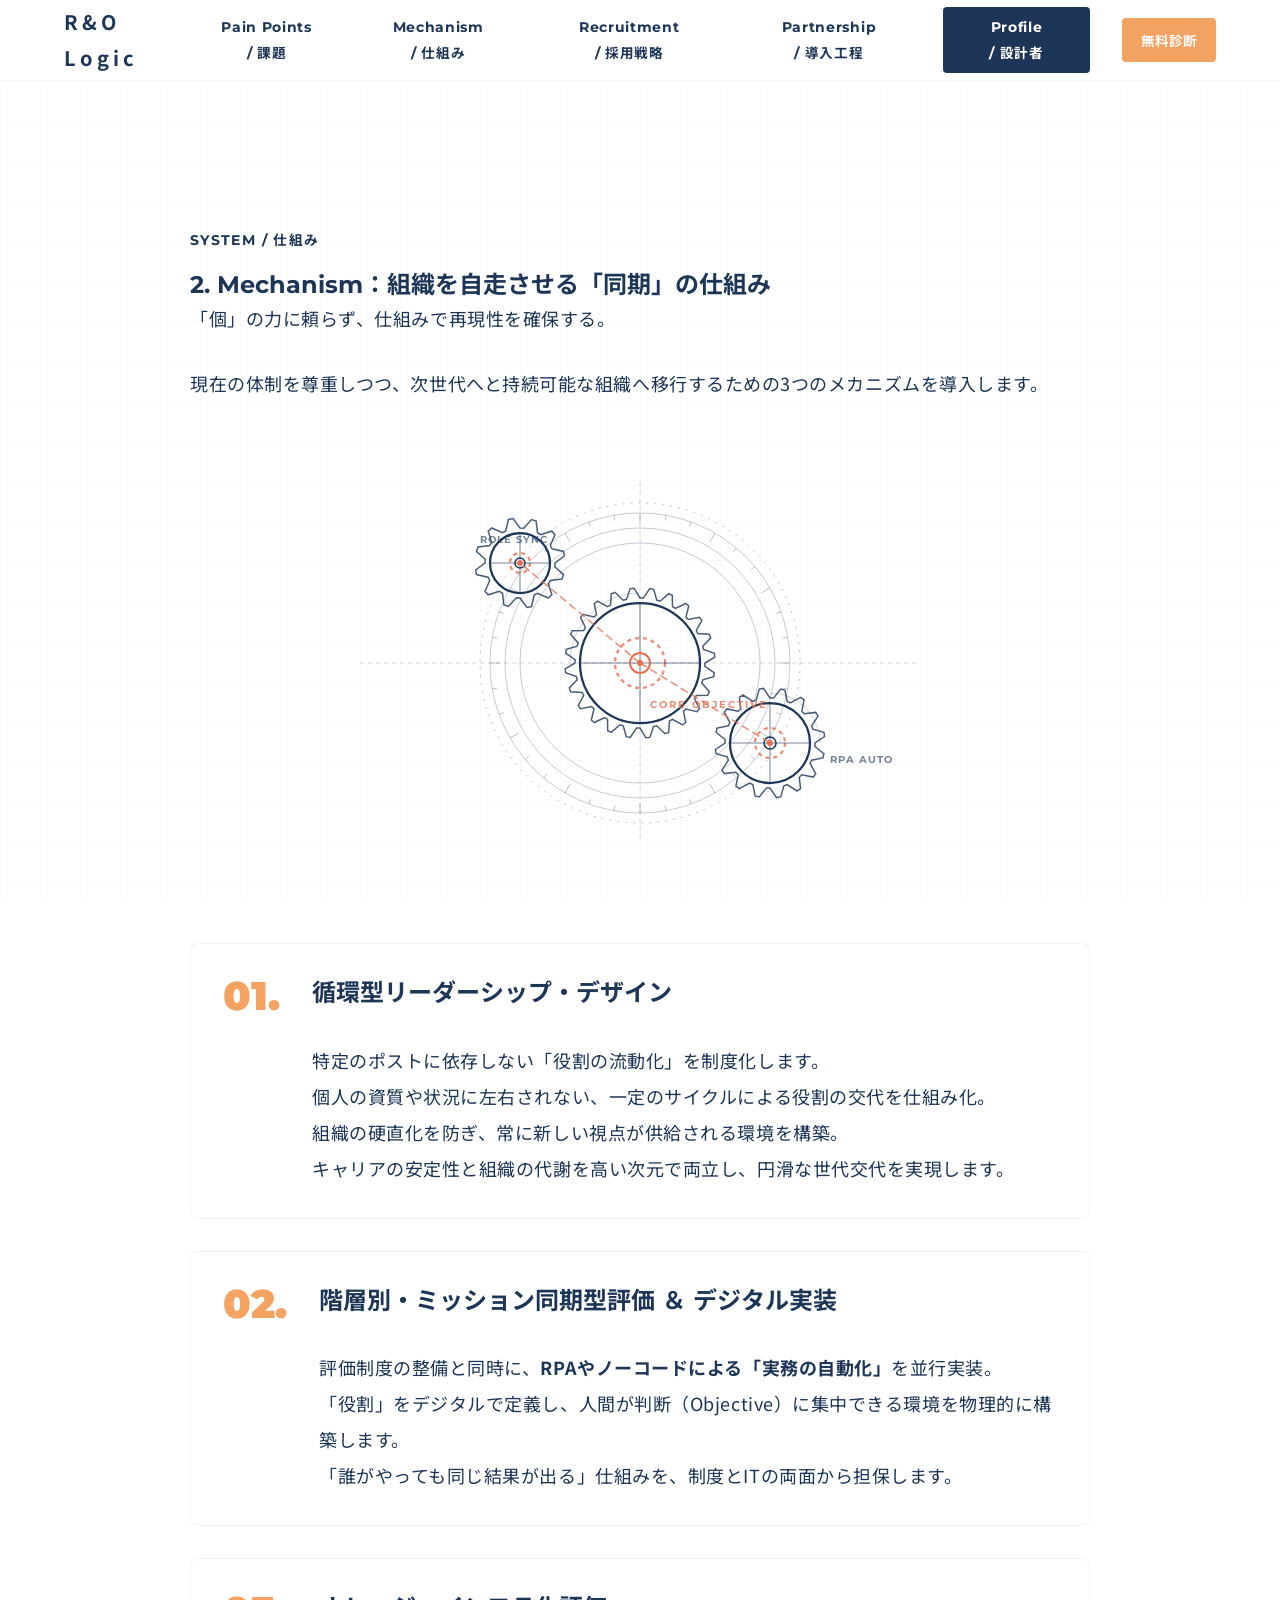
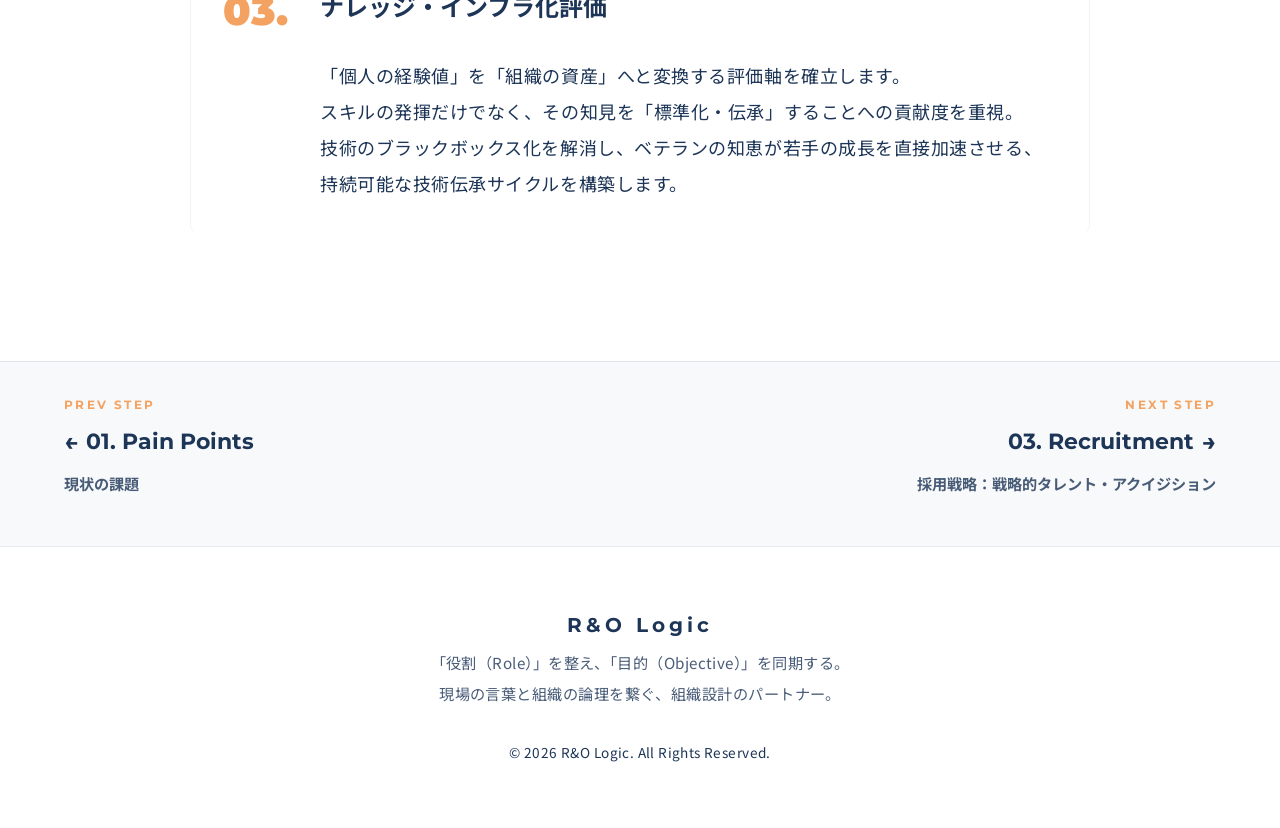
==== commit 2b8549af: "Auto-Deploy: 2026-04-09 00:16:46" ====
--- a/mechanism.html
+++ b/mechanism.html
@@ -117,7 +117,7 @@
                                 <line x1="441.0" y1="148.7" x2="436.3" y2="150.4" stroke="#1D3557" stroke-width="0.5" opacity="0.6"/>
                                 <line x1="447.7" y1="174.0" x2="442.8" y2="174.8" stroke="#1D3557" stroke-width="0.5" opacity="0.6"/>
 
-                                <path d="M 365.0 200.0 L 364.9 203.4 L 374.4 209.8 L 373.7 213.7 L 362.8 216.8 L 361.8 220.1 L 369.3 228.7 L 367.7 232.3 L 356.3 232.5 L 354.5 235.4 L 359.5 245.7 L 357.0 248.7 L 346.0 246.0 L 343.5 248.3 L 345.7 259.5 L 342.5 261.8 L 332.5 256.3 L 329.5 257.9 L 328.7 269.3 L 325.0 270.7 L 316.8 262.8 L 313.5 263.6 L 309.8 274.4 L 305.9 274.8 L 300.0 265.0 L 296.6 264.9 L 290.2 274.4 L 286.3 273.7 L 283.2 262.8 L 279.9 261.8 L 271.3 269.3 L 267.7 267.7 L 267.5 256.3 L 264.6 254.5 L 254.3 259.5 L 251.3 257.0 L 254.0 246.0 L 251.7 243.5 L 240.5 245.7 L 238.2 242.5 L 243.7 232.5 L 242.1 229.5 L 230.7 228.7 L 229.3 225.0 L 237.2 216.8 L 236.4 213.5 L 225.6 209.8 L 225.2 205.9 L 235.0 200.0 L 235.1 196.6 L 225.6 190.2 L 226.3 186.3 L 237.2 183.2 L 238.2 179.9 L 230.7 171.3 L 232.3 167.7 L 243.7 167.5 L 245.5 164.6 L 240.5 154.3 L 243.0 151.3 L 254.0 154.0 L 256.5 151.7 L 254.3 140.5 L 257.5 138.2 L 267.5 143.7 L 270.5 142.1 L 271.3 130.7 L 275.0 129.3 L 283.2 137.2 L 286.5 136.4 L 290.2 125.6 L 294.1 125.2 L 300.0 135.0 L 303.4 135.1 L 309.8 125.6 L 313.7 126.3 L 316.8 137.2 L 320.1 138.2 L 328.7 130.7 L 332.3 132.3 L 332.5 143.7 L 335.4 145.5 L 345.7 140.5 L 348.7 143.0 L 346.0 154.0 L 348.3 156.5 L 359.5 154.3 L 361.8 157.5 L 356.3 167.5 L 357.9 170.5 L 369.3 171.3 L 370.7 175.0 L 362.8 183.2 L 363.6 186.5 L 374.4 190.2 L 374.8 194.1 Z" fill="#1D3557" opacity="0.3" stroke="#1D3557" stroke-width="1.5"/>
+                                <path d="M 365.0 200.0 L 364.9 203.4 L 374.4 209.8 L 373.7 213.7 L 362.8 216.8 L 361.8 220.1 L 369.3 228.7 L 367.7 232.3 L 356.3 232.5 L 354.5 235.4 L 359.5 245.7 L 357.0 248.7 L 346.0 246.0 L 343.5 248.3 L 345.7 259.5 L 342.5 261.8 L 332.5 256.3 L 329.5 257.9 L 328.7 269.3 L 325.0 270.7 L 316.8 262.8 L 313.5 263.6 L 309.8 274.4 L 305.9 274.8 L 300.0 265.0 L 296.6 264.9 L 290.2 274.4 L 286.3 273.7 L 283.2 262.8 L 279.9 261.8 L 271.3 269.3 L 267.7 267.7 L 267.5 256.3 L 264.6 254.5 L 254.3 259.5 L 251.3 257.0 L 254.0 246.0 L 251.7 243.5 L 240.5 245.7 L 238.2 242.5 L 243.7 232.5 L 242.1 229.5 L 230.7 228.7 L 229.3 225.0 L 237.2 216.8 L 236.4 213.5 L 225.6 209.8 L 225.2 205.9 L 235.0 200.0 L 235.1 196.6 L 225.6 190.2 L 226.3 186.3 L 237.2 183.2 L 238.2 179.9 L 230.7 171.3 L 232.3 167.7 L 243.7 167.5 L 245.5 164.6 L 240.5 154.3 L 243.0 151.3 L 254.0 154.0 L 256.5 151.7 L 254.3 140.5 L 257.5 138.2 L 267.5 143.7 L 270.5 142.1 L 271.3 130.7 L 275.0 129.3 L 283.2 137.2 L 286.5 136.4 L 290.2 125.6 L 294.1 125.2 L 300.0 135.0 L 303.4 135.1 L 309.8 125.6 L 313.7 126.3 L 316.8 137.2 L 320.1 138.2 L 328.7 130.7 L 332.3 132.3 L 332.5 143.7 L 335.4 145.5 L 345.7 140.5 L 348.7 143.0 L 346.0 154.0 L 348.3 156.5 L 359.5 154.3 L 361.8 157.5 L 356.3 167.5 L 357.9 170.5 L 369.3 171.3 L 370.7 175.0 L 362.8 183.2 L 363.6 186.5 L 374.4 190.2 L 374.8 194.1 Z" fill="none" opacity="0.8" stroke="#1D3557" stroke-width="1.5"/>
                                 <circle cx="300" cy="200" r="60" fill="none" stroke="#1D3557" stroke-width="2.25"/>
                                 <circle cx="300" cy="200" r="25" fill="none" stroke="#E76F51" stroke-width="2.25" stroke-dasharray="4 4" opacity="0.8"/>
                                 <line x1="240" y1="200" x2="360" y2="200" stroke="#1D3557" stroke-width="1.5" opacity="0.4"/>
@@ -128,7 +128,7 @@
                             
                             <!-- Sub Gear 1 (Top Left) -->
                             <g style="transform-origin: 180px 100px;" class="anim-spin-reverse">
-                                <path d="M 215.0 100.0 L 214.8 103.7 L 223.5 111.6 L 222.0 116.1 L 210.3 117.5 L 208.3 120.6 L 211.8 131.8 L 208.3 135.0 L 197.5 130.3 L 194.2 132.0 L 191.6 143.5 L 187.0 144.4 L 180.0 135.0 L 176.3 134.8 L 168.4 143.5 L 163.9 142.0 L 162.5 130.3 L 159.4 128.3 L 148.2 131.8 L 145.0 128.3 L 149.7 117.5 L 148.0 114.2 L 136.5 111.6 L 135.6 107.0 L 145.0 100.0 L 145.2 96.3 L 136.5 88.4 L 138.0 83.9 L 149.7 82.5 L 151.7 79.4 L 148.2 68.2 L 151.7 65.0 L 162.5 69.7 L 165.8 68.0 L 168.4 56.5 L 173.0 55.6 L 180.0 65.0 L 183.7 65.2 L 191.6 56.5 L 196.1 58.0 L 197.5 69.7 L 200.6 71.7 L 211.8 68.2 L 215.0 71.7 L 210.3 82.5 L 212.0 85.8 L 223.5 88.4 L 224.4 93.0 Z" fill="#1D3557" opacity="0.3" stroke="#1D3557" stroke-width="1.5"/>
+                                <path d="M 215.0 100.0 L 214.8 103.7 L 223.5 111.6 L 222.0 116.1 L 210.3 117.5 L 208.3 120.6 L 211.8 131.8 L 208.3 135.0 L 197.5 130.3 L 194.2 132.0 L 191.6 143.5 L 187.0 144.4 L 180.0 135.0 L 176.3 134.8 L 168.4 143.5 L 163.9 142.0 L 162.5 130.3 L 159.4 128.3 L 148.2 131.8 L 145.0 128.3 L 149.7 117.5 L 148.0 114.2 L 136.5 111.6 L 135.6 107.0 L 145.0 100.0 L 145.2 96.3 L 136.5 88.4 L 138.0 83.9 L 149.7 82.5 L 151.7 79.4 L 148.2 68.2 L 151.7 65.0 L 162.5 69.7 L 165.8 68.0 L 168.4 56.5 L 173.0 55.6 L 180.0 65.0 L 183.7 65.2 L 191.6 56.5 L 196.1 58.0 L 197.5 69.7 L 200.6 71.7 L 211.8 68.2 L 215.0 71.7 L 210.3 82.5 L 212.0 85.8 L 223.5 88.4 L 224.4 93.0 Z" fill="none" opacity="0.8" stroke="#1D3557" stroke-width="1.5"/>
                                 <circle cx="180" cy="100" r="30" fill="none" stroke="#1D3557" stroke-width="2.25"/>
                                 <circle cx="180" cy="100" r="10" fill="none" stroke="#E76F51" stroke-width="2.25" stroke-dasharray="4 4" opacity="0.8"/>
                                 <line x1="150" y1="100" x2="210" y2="100" stroke="#1D3557" stroke-width="1.5" opacity="0.4"/>
@@ -138,7 +138,7 @@
                             
                             <!-- Sub Gear 2 (Bottom Right) -->
                             <g style="transform-origin: 430px 280px;" class="anim-spin-fast">
-                                <path d="M 475.0 280.0 L 474.9 283.5 L 483.9 290.7 L 482.9 294.9 L 471.6 297.2 L 470.1 300.4 L 475.7 310.6 L 473.2 314.1 L 461.8 311.8 L 459.2 314.2 L 460.6 325.7 L 456.9 328.0 L 447.2 321.6 L 443.9 322.8 L 440.7 333.9 L 436.5 334.6 L 430.0 325.0 L 426.5 324.9 L 419.3 333.9 L 415.1 332.9 L 412.8 321.6 L 409.6 320.1 L 399.4 325.7 L 395.9 323.2 L 398.2 311.8 L 395.8 309.2 L 384.3 310.6 L 382.0 306.9 L 388.4 297.2 L 387.2 293.9 L 376.1 290.7 L 375.4 286.5 L 385.0 280.0 L 385.1 276.5 L 376.1 269.3 L 377.1 265.1 L 388.4 262.8 L 389.9 259.6 L 384.3 249.4 L 386.8 245.9 L 398.2 248.2 L 400.8 245.8 L 399.4 234.3 L 403.1 232.0 L 412.8 238.4 L 416.1 237.2 L 419.3 226.1 L 423.5 225.4 L 430.0 235.0 L 433.5 235.1 L 440.7 226.1 L 444.9 227.1 L 447.2 238.4 L 450.4 239.9 L 460.6 234.3 L 464.1 236.8 L 461.8 248.2 L 464.2 250.8 L 475.7 249.4 L 478.0 253.1 L 471.6 262.8 L 472.8 266.1 L 483.9 269.3 L 484.6 273.5 Z" fill="#1D3557" opacity="0.3" stroke="#1D3557" stroke-width="1.5"/>
+                                <path d="M 475.0 280.0 L 474.9 283.5 L 483.9 290.7 L 482.9 294.9 L 471.6 297.2 L 470.1 300.4 L 475.7 310.6 L 473.2 314.1 L 461.8 311.8 L 459.2 314.2 L 460.6 325.7 L 456.9 328.0 L 447.2 321.6 L 443.9 322.8 L 440.7 333.9 L 436.5 334.6 L 430.0 325.0 L 426.5 324.9 L 419.3 333.9 L 415.1 332.9 L 412.8 321.6 L 409.6 320.1 L 399.4 325.7 L 395.9 323.2 L 398.2 311.8 L 395.8 309.2 L 384.3 310.6 L 382.0 306.9 L 388.4 297.2 L 387.2 293.9 L 376.1 290.7 L 375.4 286.5 L 385.0 280.0 L 385.1 276.5 L 376.1 269.3 L 377.1 265.1 L 388.4 262.8 L 389.9 259.6 L 384.3 249.4 L 386.8 245.9 L 398.2 248.2 L 400.8 245.8 L 399.4 234.3 L 403.1 232.0 L 412.8 238.4 L 416.1 237.2 L 419.3 226.1 L 423.5 225.4 L 430.0 235.0 L 433.5 235.1 L 440.7 226.1 L 444.9 227.1 L 447.2 238.4 L 450.4 239.9 L 460.6 234.3 L 464.1 236.8 L 461.8 248.2 L 464.2 250.8 L 475.7 249.4 L 478.0 253.1 L 471.6 262.8 L 472.8 266.1 L 483.9 269.3 L 484.6 273.5 Z" fill="none" opacity="0.8" stroke="#1D3557" stroke-width="1.5"/>
                                 <circle cx="430" cy="280" r="40" fill="none" stroke="#1D3557" stroke-width="2.25"/>
                                 <circle cx="430" cy="280" r="15" fill="none" stroke="#E76F51" stroke-width="2.25" stroke-dasharray="4 4" opacity="0.8"/>
                                 <line x1="390" y1="280" x2="470" y2="280" stroke="#1D3557" stroke-width="1.5" opacity="0.4"/>
@@ -212,7 +212,7 @@
                                 <line x1="441.0" y1="148.7" x2="436.3" y2="150.4" stroke="#1D3557" stroke-width="0.5" opacity="0.6"/>
                                 <line x1="447.7" y1="174.0" x2="442.8" y2="174.8" stroke="#1D3557" stroke-width="0.5" opacity="0.6"/>
 
-                                <path d="M 365.0 200.0 L 364.9 203.4 L 374.4 209.8 L 373.7 213.7 L 362.8 216.8 L 361.8 220.1 L 369.3 228.7 L 367.7 232.3 L 356.3 232.5 L 354.5 235.4 L 359.5 245.7 L 357.0 248.7 L 346.0 246.0 L 343.5 248.3 L 345.7 259.5 L 342.5 261.8 L 332.5 256.3 L 329.5 257.9 L 328.7 269.3 L 325.0 270.7 L 316.8 262.8 L 313.5 263.6 L 309.8 274.4 L 305.9 274.8 L 300.0 265.0 L 296.6 264.9 L 290.2 274.4 L 286.3 273.7 L 283.2 262.8 L 279.9 261.8 L 271.3 269.3 L 267.7 267.7 L 267.5 256.3 L 264.6 254.5 L 254.3 259.5 L 251.3 257.0 L 254.0 246.0 L 251.7 243.5 L 240.5 245.7 L 238.2 242.5 L 243.7 232.5 L 242.1 229.5 L 230.7 228.7 L 229.3 225.0 L 237.2 216.8 L 236.4 213.5 L 225.6 209.8 L 225.2 205.9 L 235.0 200.0 L 235.1 196.6 L 225.6 190.2 L 226.3 186.3 L 237.2 183.2 L 238.2 179.9 L 230.7 171.3 L 232.3 167.7 L 243.7 167.5 L 245.5 164.6 L 240.5 154.3 L 243.0 151.3 L 254.0 154.0 L 256.5 151.7 L 254.3 140.5 L 257.5 138.2 L 267.5 143.7 L 270.5 142.1 L 271.3 130.7 L 275.0 129.3 L 283.2 137.2 L 286.5 136.4 L 290.2 125.6 L 294.1 125.2 L 300.0 135.0 L 303.4 135.1 L 309.8 125.6 L 313.7 126.3 L 316.8 137.2 L 320.1 138.2 L 328.7 130.7 L 332.3 132.3 L 332.5 143.7 L 335.4 145.5 L 345.7 140.5 L 348.7 143.0 L 346.0 154.0 L 348.3 156.5 L 359.5 154.3 L 361.8 157.5 L 356.3 167.5 L 357.9 170.5 L 369.3 171.3 L 370.7 175.0 L 362.8 183.2 L 363.6 186.5 L 374.4 190.2 L 374.8 194.1 Z" fill="#1D3557" opacity="0.3" stroke="#1D3557" stroke-width="1.5"/>
+                                <path d="M 365.0 200.0 L 364.9 203.4 L 374.4 209.8 L 373.7 213.7 L 362.8 216.8 L 361.8 220.1 L 369.3 228.7 L 367.7 232.3 L 356.3 232.5 L 354.5 235.4 L 359.5 245.7 L 357.0 248.7 L 346.0 246.0 L 343.5 248.3 L 345.7 259.5 L 342.5 261.8 L 332.5 256.3 L 329.5 257.9 L 328.7 269.3 L 325.0 270.7 L 316.8 262.8 L 313.5 263.6 L 309.8 274.4 L 305.9 274.8 L 300.0 265.0 L 296.6 264.9 L 290.2 274.4 L 286.3 273.7 L 283.2 262.8 L 279.9 261.8 L 271.3 269.3 L 267.7 267.7 L 267.5 256.3 L 264.6 254.5 L 254.3 259.5 L 251.3 257.0 L 254.0 246.0 L 251.7 243.5 L 240.5 245.7 L 238.2 242.5 L 243.7 232.5 L 242.1 229.5 L 230.7 228.7 L 229.3 225.0 L 237.2 216.8 L 236.4 213.5 L 225.6 209.8 L 225.2 205.9 L 235.0 200.0 L 235.1 196.6 L 225.6 190.2 L 226.3 186.3 L 237.2 183.2 L 238.2 179.9 L 230.7 171.3 L 232.3 167.7 L 243.7 167.5 L 245.5 164.6 L 240.5 154.3 L 243.0 151.3 L 254.0 154.0 L 256.5 151.7 L 254.3 140.5 L 257.5 138.2 L 267.5 143.7 L 270.5 142.1 L 271.3 130.7 L 275.0 129.3 L 283.2 137.2 L 286.5 136.4 L 290.2 125.6 L 294.1 125.2 L 300.0 135.0 L 303.4 135.1 L 309.8 125.6 L 313.7 126.3 L 316.8 137.2 L 320.1 138.2 L 328.7 130.7 L 332.3 132.3 L 332.5 143.7 L 335.4 145.5 L 345.7 140.5 L 348.7 143.0 L 346.0 154.0 L 348.3 156.5 L 359.5 154.3 L 361.8 157.5 L 356.3 167.5 L 357.9 170.5 L 369.3 171.3 L 370.7 175.0 L 362.8 183.2 L 363.6 186.5 L 374.4 190.2 L 374.8 194.1 Z" fill="none" opacity="0.8" stroke="#1D3557" stroke-width="1.5"/>
                                 <circle cx="300" cy="200" r="60" fill="none" stroke="#1D3557" stroke-width="2.25"/>
                                 <circle cx="300" cy="200" r="25" fill="none" stroke="#E76F51" stroke-width="2.25" stroke-dasharray="4 4" opacity="0.8"/>
                                 <line x1="240" y1="200" x2="360" y2="200" stroke="#1D3557" stroke-width="1.5" opacity="0.4"/>
@@ -222,7 +222,7 @@
                             </g>
                             
                             <g style="transform-origin: 180px 100px;" class="anim-spin-reverse">
-                                <path d="M 215.0 100.0 L 214.8 103.7 L 223.5 111.6 L 222.0 116.1 L 210.3 117.5 L 208.3 120.6 L 211.8 131.8 L 208.3 135.0 L 197.5 130.3 L 194.2 132.0 L 191.6 143.5 L 187.0 144.4 L 180.0 135.0 L 176.3 134.8 L 168.4 143.5 L 163.9 142.0 L 162.5 130.3 L 159.4 128.3 L 148.2 131.8 L 145.0 128.3 L 149.7 117.5 L 148.0 114.2 L 136.5 111.6 L 135.6 107.0 L 145.0 100.0 L 145.2 96.3 L 136.5 88.4 L 138.0 83.9 L 149.7 82.5 L 151.7 79.4 L 148.2 68.2 L 151.7 65.0 L 162.5 69.7 L 165.8 68.0 L 168.4 56.5 L 173.0 55.6 L 180.0 65.0 L 183.7 65.2 L 191.6 56.5 L 196.1 58.0 L 197.5 69.7 L 200.6 71.7 L 211.8 68.2 L 215.0 71.7 L 210.3 82.5 L 212.0 85.8 L 223.5 88.4 L 224.4 93.0 Z" fill="#1D3557" opacity="0.3" stroke="#1D3557" stroke-width="1.5"/>
+                                <path d="M 215.0 100.0 L 214.8 103.7 L 223.5 111.6 L 222.0 116.1 L 210.3 117.5 L 208.3 120.6 L 211.8 131.8 L 208.3 135.0 L 197.5 130.3 L 194.2 132.0 L 191.6 143.5 L 187.0 144.4 L 180.0 135.0 L 176.3 134.8 L 168.4 143.5 L 163.9 142.0 L 162.5 130.3 L 159.4 128.3 L 148.2 131.8 L 145.0 128.3 L 149.7 117.5 L 148.0 114.2 L 136.5 111.6 L 135.6 107.0 L 145.0 100.0 L 145.2 96.3 L 136.5 88.4 L 138.0 83.9 L 149.7 82.5 L 151.7 79.4 L 148.2 68.2 L 151.7 65.0 L 162.5 69.7 L 165.8 68.0 L 168.4 56.5 L 173.0 55.6 L 180.0 65.0 L 183.7 65.2 L 191.6 56.5 L 196.1 58.0 L 197.5 69.7 L 200.6 71.7 L 211.8 68.2 L 215.0 71.7 L 210.3 82.5 L 212.0 85.8 L 223.5 88.4 L 224.4 93.0 Z" fill="none" opacity="0.8" stroke="#1D3557" stroke-width="1.5"/>
                                 <circle cx="180" cy="100" r="30" fill="none" stroke="#1D3557" stroke-width="2.25"/>
                                 <circle cx="180" cy="100" r="10" fill="none" stroke="#E76F51" stroke-width="2.25" stroke-dasharray="4 4" opacity="0.8"/>
                                 <line x1="150" y1="100" x2="210" y2="100" stroke="#1D3557" stroke-width="1.5" opacity="0.4"/>
@@ -231,7 +231,7 @@
                             </g>
                             
                             <g style="transform-origin: 430px 280px;" class="anim-spin-fast">
-                                <path d="M 475.0 280.0 L 474.9 283.5 L 483.9 290.7 L 482.9 294.9 L 471.6 297.2 L 470.1 300.4 L 475.7 310.6 L 473.2 314.1 L 461.8 311.8 L 459.2 314.2 L 460.6 325.7 L 456.9 328.0 L 447.2 321.6 L 443.9 322.8 L 440.7 333.9 L 436.5 334.6 L 430.0 325.0 L 426.5 324.9 L 419.3 333.9 L 415.1 332.9 L 412.8 321.6 L 409.6 320.1 L 399.4 325.7 L 395.9 323.2 L 398.2 311.8 L 395.8 309.2 L 384.3 310.6 L 382.0 306.9 L 388.4 297.2 L 387.2 293.9 L 376.1 290.7 L 375.4 286.5 L 385.0 280.0 L 385.1 276.5 L 376.1 269.3 L 377.1 265.1 L 388.4 262.8 L 389.9 259.6 L 384.3 249.4 L 386.8 245.9 L 398.2 248.2 L 400.8 245.8 L 399.4 234.3 L 403.1 232.0 L 412.8 238.4 L 416.1 237.2 L 419.3 226.1 L 423.5 225.4 L 430.0 235.0 L 433.5 235.1 L 440.7 226.1 L 444.9 227.1 L 447.2 238.4 L 450.4 239.9 L 460.6 234.3 L 464.1 236.8 L 461.8 248.2 L 464.2 250.8 L 475.7 249.4 L 478.0 253.1 L 471.6 262.8 L 472.8 266.1 L 483.9 269.3 L 484.6 273.5 Z" fill="#1D3557" opacity="0.3" stroke="#1D3557" stroke-width="1.5"/>
+                                <path d="M 475.0 280.0 L 474.9 283.5 L 483.9 290.7 L 482.9 294.9 L 471.6 297.2 L 470.1 300.4 L 475.7 310.6 L 473.2 314.1 L 461.8 311.8 L 459.2 314.2 L 460.6 325.7 L 456.9 328.0 L 447.2 321.6 L 443.9 322.8 L 440.7 333.9 L 436.5 334.6 L 430.0 325.0 L 426.5 324.9 L 419.3 333.9 L 415.1 332.9 L 412.8 321.6 L 409.6 320.1 L 399.4 325.7 L 395.9 323.2 L 398.2 311.8 L 395.8 309.2 L 384.3 310.6 L 382.0 306.9 L 388.4 297.2 L 387.2 293.9 L 376.1 290.7 L 375.4 286.5 L 385.0 280.0 L 385.1 276.5 L 376.1 269.3 L 377.1 265.1 L 388.4 262.8 L 389.9 259.6 L 384.3 249.4 L 386.8 245.9 L 398.2 248.2 L 400.8 245.8 L 399.4 234.3 L 403.1 232.0 L 412.8 238.4 L 416.1 237.2 L 419.3 226.1 L 423.5 225.4 L 430.0 235.0 L 433.5 235.1 L 440.7 226.1 L 444.9 227.1 L 447.2 238.4 L 450.4 239.9 L 460.6 234.3 L 464.1 236.8 L 461.8 248.2 L 464.2 250.8 L 475.7 249.4 L 478.0 253.1 L 471.6 262.8 L 472.8 266.1 L 483.9 269.3 L 484.6 273.5 Z" fill="none" opacity="0.8" stroke="#1D3557" stroke-width="1.5"/>
                                 <circle cx="430" cy="280" r="40" fill="none" stroke="#1D3557" stroke-width="2.25"/>
                                 <circle cx="430" cy="280" r="15" fill="none" stroke="#E76F51" stroke-width="2.25" stroke-dasharray="4 4" opacity="0.8"/>
                                 <line x1="390" y1="280" x2="470" y2="280" stroke="#1D3557" stroke-width="1.5" opacity="0.4"/>
